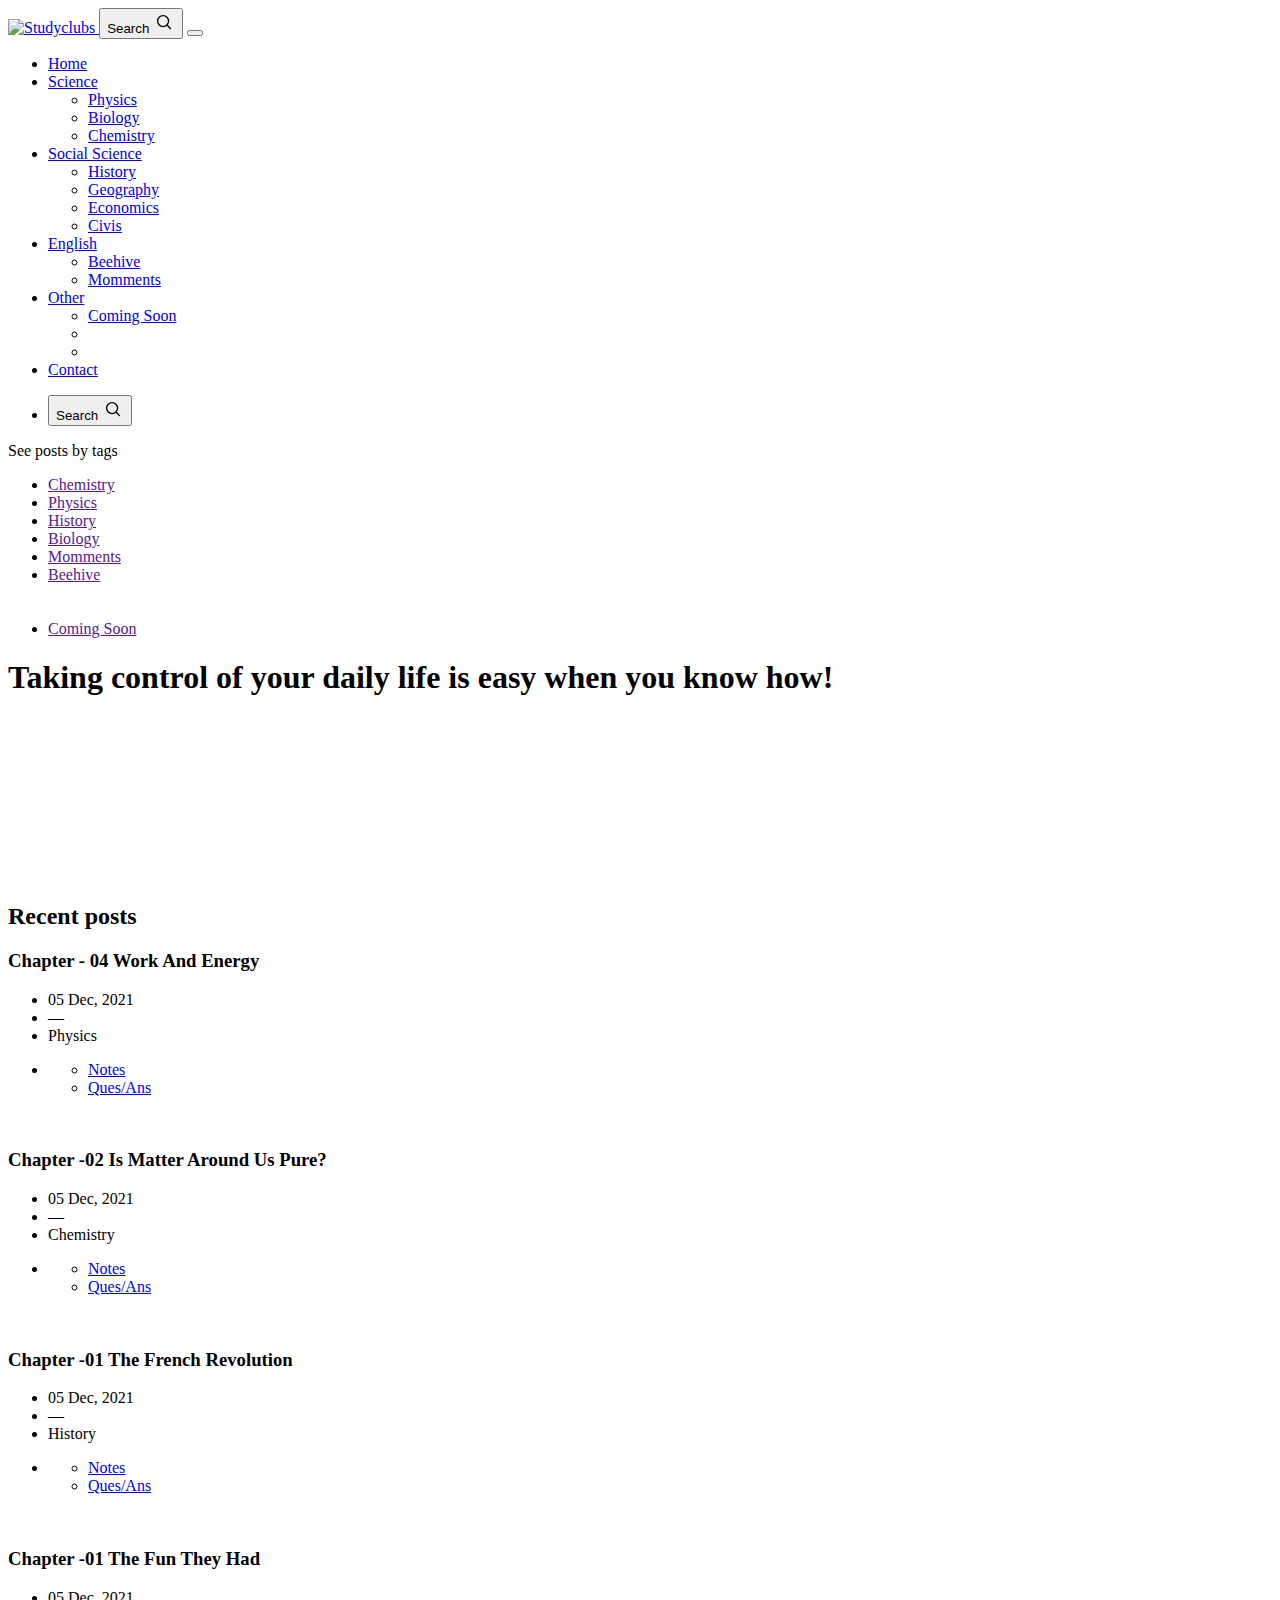
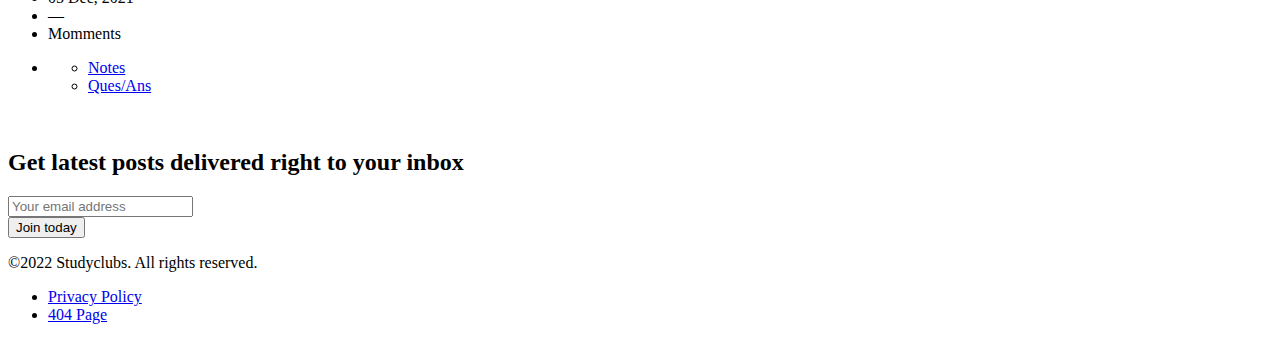
==== index.htm @ fda3253c "Add files via upload" ====
<!DOCTYPE html>
<html lang="en-US">

<head>
    <meta charset="utf-8">
    <title>Studyclubs  |  Home</title>

    <meta name="author" content="Kaushalendra">
    <meta name="viewport" content="width=device-width, initial-scale=1, maximum-scale=5">
    <meta name="description" content="Ncert solution and notes help the student and also question answer">

    <link rel="shortcut icon" href="assets/images/favicon.png" type="image/x-icon">

    <!-- CSS Plugins -->
    <link rel="preconnect" href="https://fonts.googleapis.com">
    <link rel="preconnect" href="https://fonts.gstatic.com" crossorigin>
    <link href="https://fonts.googleapis.com/css2?family=Crete+Round&family=Work+Sans:wght@500;600&display=swap"
        rel="stylesheet">
        
    <link rel="stylesheet" href="https://cdnjs.cloudflare.com/ajax/libs/tabler-icons/1.35.0/iconfont/tabler-icons.min.css" />
    <link rel="stylesheet" href="assets/css/bootstrap.min.css">

    <!-- Main Stylesheet -->
    <link rel="stylesheet" href="assets/css/style.css">
</head>

<body>



	<div class="header-height-fix"></div>
	<header class="header-nav">
  		<div class="container">
    		<div class="row">
      			<div class="col-12">
        			<nav class="navbar navbar-expand-lg navbar-light p-0">
          				<!-- logo -->
          				<a class="navbar-brand font-weight-bold mb-0" href="index.html" title="Qurno">
            				<img class="img-fluid" width="200" height="35" src="assets/images/logo.svg" alt="Studyclubs">
          				</a>

          				<button class="search-toggle d-inline-block d-lg-none ms-auto me-1 me-sm-3" data-toggle="search" aria-label="Search Toggle">
            				<span>Search</span>
            				<svg width="22" height="22" stroke-width="1.5" viewBox="0 0 24 24" fill="none" xmlns="http://www.w3.org/2000/svg"><path d="M15.5 15.5L19 19" stroke="currentColor" stroke-linecap="round" stroke-linejoin="round"/><path d="M5 11C5 14.3137 7.68629 17 11 17C12.6597 17 14.1621 16.3261 15.2483 15.237C16.3308 14.1517 17 12.654 17 11C17 7.68629 14.3137 5 11 5C7.68629 5 5 7.68629 5 11Z" stroke="currentColor" stroke-linecap="round" stroke-linejoin="round"/></svg>
          				</button>

          				<button class="navbar-toggler" type="button" data-bs-toggle="collapse" data-bs-target="#navHeader" aria-controls="navHeader" aria-expanded="false" aria-label="Toggle navigation">
            				<i class="ti ti-menu d-inline"></i>
            				<i class="ti ti-x d-none"></i>
          				</button>

          				<div class="collapse navbar-collapse" id="navHeader">
            				<ul class="navbar-nav mx-auto">
              					<li class="nav-item active">
                					<a class="nav-link" href="index.html">Home</a>
              					</li>
				              	<li class="nav-item dropdown">
				                	<a class="nav-link dropdown-toggle" href="#" id="navbarDropdown" role="button" data-bs-toggle="dropdown" aria-expanded="false">Science</a>
				                	<ul class="dropdown-menu" aria-labelledby="navbarDropdown">
				                		<li><a class="dropdown-item" href="#">Physics</a></li>
				                		<li><a class="dropdown-item" href="#">Biology</a></li>
				                		<li><a class="dropdown-item" href="#">Chemistry</a></li>
				              		</ul>
				              	</li>
				              	<li class="nav-item dropdown">
					              	<a class="nav-link dropdown-toggle" href="#" id="navbarDropdown" role="button" data-bs-toggle="dropdown" aria-expanded="false">Social Science</a>
					              	<ul class="dropdown-menu" aria-labelledby="navbarDropdown">
					              		<li><a class="dropdown-item" href="#">History</a></li>
					              		<li><a class="dropdown-item" href="#">Geography</a></li>
					              		<li><a class="dropdown-item" href="#">Economics</a></li>
					              		<li><a class="dropdown-item" href="#">Civis</a></li>
					              	</ul>
				              	</li>
				              	<li class="nav-item dropdown">
					              	<a class="nav-link dropdown-toggle" href="#" id="navbarDropdown" role="button" data-bs-toggle="dropdown" aria-expanded="false">English</a>
					              	<ul class="dropdown-menu" aria-labelledby="navbarDropdown">
						              	<li><a class="dropdown-item" href="#">Beehive</a></li>
						              	<li><a class="dropdown-item" href="#">Momments</a></li>
					              	</ul>
				              	</li>
				              	<li class="nav-item dropdown">
				              		<a class="nav-link dropdown-toggle" href="#" id="navbarDropdown" role="button" data-bs-toggle="dropdown" aria-expanded="false">Other</a>
				              		<ul class="dropdown-menu" aria-labelledby="navbarDropdown">
				              			<li><a class="dropdown-item" href="#">Coming Soon</a></li>
				              			<li><a class="dropdown-item" href="#"></a></li>
				             		 	<li><a class="dropdown-item" href="#"></a></li>
				              		</ul>
				              	</li>
				              	<li class="nav-item @@contact">
				              		<a class="nav-link" href="#">Contact</a>
				              	</li>
            				</ul>
            
            				<div class="navbar-right d-none d-lg-inline-block">
              					<ul class="social-links list-unstyled list-inline">
                					<li class="list-inline-item ms-4 d-none d-lg-inline-block">
                  						<button class="search-toggle" data-toggle="search" aria-label="Search Toggle">
                    						<span>Search</span>
                    						<svg width="22" height="22" stroke-width="1.5" viewBox="0 0 24 24" fill="none" xmlns="http://www.w3.org/2000/svg"><path d="M15.5 15.5L19 19" stroke="currentColor" stroke-linecap="round" stroke-linejoin="round"/><path d="M5 11C5 14.3137 7.68629 17 11 17C12.6597 17 14.1621 16.3261 15.2483 15.237C16.3308 14.1517 17 12.654 17 11C17 7.68629 14.3137 5 11 5C7.68629 5 5 7.68629 5 11Z" stroke="currentColor" stroke-linecap="round" stroke-linejoin="round"/></svg>
                  						</button>
                					</li>
              					</ul>
            				</div>
          				</div>
        			</nav>
      			</div>
    		</div>
  		</div>
	</header>




	<div class="search-block">
	  	<div data-toggle="search-close">
	    	<span class="ti ti-x text-primary"></span>
	  	</div>
	
	  	<div class="mt-4 card-meta">
	    	<p class="h4 mb-3">See posts by tags</p>
	    	<ul class="card-meta-tag list-inline">
	      		<li class="list-inline-item me-1 mb-2">
	        		<a class="small" href="">Chemistry</a>
	      		</li>
	      		<li class="list-inline-item me-1 mb-2">
	        		<a class="small" href="">Physics</a>
	      		</li>
	      		<li class="list-inline-item me-1 mb-2">
	        		<a class="small" href="">History</a>
	      		</li>
	      		<li class="list-inline-item me-1 mb-2">
	        		<a class="small" href="">Biology</a>
	      		</li>
	      		<li class="list-inline-item me-1 mb-2">
	        		<a class="small" href="">Momments</a>
	      		</li>
	      		<li class="list-inline-item me-1 mb-2">
	        		<a class="small" href="">Beehive</a>
	      		</li>
	      		<br><br>
	      		<li class="list-inline-item me-1 mb-2">
	      			<a class="small" href="">Coming Soon</a>
	      		</li>
	    	</ul>
	  	</div>
	</div>







	<!-- banner start -->
	<section class="section banner overflow-hidden">
	  	<div class="container">
	    	<div class="row">
	      		<div class="col-lg-9 col-md-11 mx-auto text-center position-relative">
	        		<h1 class="text-dark mb-0">Taking control of your daily life is easy when you know how!</h1>
	        		<svg class="wave text-primary" width="650" viewBox="0 0 484 120" fill="none" xmlns="http://www.w3.org/2000/svg">
	        			
	        		</svg>
	      		</div>
	    	</div>
	  	</div>
	</section>
	<!-- banner end -->



	<!-- blog warpper start -->
	<section>
	  	<div class="container">
	 	   	<div class="row">
	      		<div class="col-12 text-center">
	        		<h2 class="section-title">
	          			<span>Recent posts</span>
	        		</h2>
	      		</div>
	    	</div>
	    	<div class="row gy-5 gx-4 g-xl-5">
	    	
	      		<div class="col-lg-6">
	        		<article class="card post-card h-100 border-2 bg-transparent">
	          			<div class="card-body">
	            			<p class="d-block" title="#">
	              				<h3 class="mb-3 post-title">
	                				Chapter - 04 <span class="topic">Work And Energy</span>
	              				</h3>
	            			</p>
	            			<ul class="card-meta list-inline mb-3">
	            				<li class="list-inline-item mt-2">
	            					<i class="ti ti-calendar-event"></i>
	            					<span>05 Dec, 2021</span>
	            				</li>
	            				<li class="list-inline-item mt-2">—</li>
	            				<li class="list-inline-item mt-2">
	            					<span>Physics</span>
	            				</li>
	            			</ul>
	          			</div>
	        			<div class="card-footer border-top-0 bg-transparent p-0">
	        				<ul class="card-meta list-inline">
			        			<li class="list-inline-item mt-2">
			        				<ul class="card-meta-tag list-inline">
			        					<li class="list-inline-item small"><a href="#">Notes</a></li>
			        					<li class="list-inline-item small"><a href="#">Ques/Ans</a></li>
			        				</ul>
			        			</li>
		        			</ul>
	        			</div>
	        			<br>
	        		</article>
	      		</div>

	      		<div class="col-lg-6">
	        		<article class="card post-card h-100 border-2 bg-transparent">
	          			<div class="card-body">
	            			<p class="d-block" title="#">
	              				<h3 class="mb-3 post-title">
	                				Chapter -02 <span class="topic">Is Matter Around Us Pure?</span>
	              				</h3>
	            			</p>
	            			<ul class="card-meta list-inline mb-3">
	            				<li class="list-inline-item mt-2">
	            					<i class="ti ti-calendar-event"></i>
	            					<span>05 Dec, 2021</span>
	            				</li>
	            				<li class="list-inline-item mt-2">—</li>
	            				<li class="list-inline-item mt-2">
	            					<span>Chemistry</span>
	            				</li>
	            			</ul>
	          			</div>
	        			<div class="card-footer border-top-0 bg-transparent p-0">
	        				<ul class="card-meta list-inline">
			        			<li class="list-inline-item mt-2">
			        				<ul class="card-meta-tag list-inline">
			        					<li class="list-inline-item small"><a href="#">Notes</a></li>
			        					<li class="list-inline-item small"><a href="#">Ques/Ans</a></li>
			        				</ul>
			        			</li>
		        			</ul>
	        			</div>
	        			<br>
	        		</article>
	      		</div>

	      		<div class="col-lg-6">
	        		<article class="card post-card h-100 border-2 bg-transparent">
	          			<div class="card-body">
	            			<p class="d-block" title="#">
	              				<h3 class="mb-3 post-title">
	                				Chapter -01 <span class="topic">The French Revolution</span>
	              				</h3>
	            			</p>
	            			<ul class="card-meta list-inline mb-3">
	            				<li class="list-inline-item mt-2">
	            					<i class="ti ti-calendar-event"></i>
	            					<span>05 Dec, 2021</span>
	            				</li>
	            				<li class="list-inline-item mt-2">—</li>
	            				<li class="list-inline-item mt-2">
	            					<span>History</span>
	            				</li>
	            			</ul>
	          			</div>
	        			<div class="card-footer border-top-0 bg-transparent p-0">
	        				<ul class="card-meta list-inline">
			        			<li class="list-inline-item mt-2">
			        				<ul class="card-meta-tag list-inline">
			        					<li class="list-inline-item small"><a href="#">Notes</a></li>
			        					<li class="list-inline-item small"><a href="#">Ques/Ans</a></li>
			        				</ul>
			        			</li>
		        			</ul>
	        			</div>
	        			<br>
	        		</article>
	      		</div>

	      		<div class="col-lg-6">
	        		<article class="card post-card h-100 border-2 bg-transparent">
	          			<div class="card-body">
	            			<p class="d-block" title="#">
	              				<h3 class="mb-3 post-title">
	                				Chapter -01 <span class="topic">The Fun They Had</span>
	              				</h3>
	            			</p>
	            			<ul class="card-meta list-inline mb-3">
	            				<li class="list-inline-item mt-2">
	            					<i class="ti ti-calendar-event"></i>
	            					<span>05 Dec, 2021</span>
	            				</li>
	            				<li class="list-inline-item mt-2">—</li>
	            				<li class="list-inline-item mt-2">
	            					<span>Momments</span>
	            				</li>
	            			</ul>
	          			</div>
	        			<div class="card-footer border-top-0 bg-transparent p-0">
	        				<ul class="card-meta list-inline">
			        			<li class="list-inline-item mt-2">
			        				<ul class="card-meta-tag list-inline">
			        					<li class="list-inline-item small"><a href="#">Notes</a></li>
			        					<li class="list-inline-item small"><a href="#">Ques/Ans</a></li>
			        				</ul>
			        			</li>
		        			</ul>
	        			</div>
	        			<br>
	        		</article>
	      		</div>
	      	</div>
		</div>
	</section>








	<!-- start of footer -->
	<footer>
	  	<div class="container">
	    	<div class="section">
	      		<div class="row justify-content-center align-items-center">
	        		<div class="col-xl-6 col-lg-8 col-md-10">
	          			<!-- newsletter block -->
	          			<div class="newsletter-block">
	            			<h2 class="section-title text-center mb-4">Get latest posts delivered right to your inbox</h2>
	            			<form action="#" method="post" novalidate>
	              				<div class="input-group flex-column flex-sm-row flex-nowrap flex-sm-nowrap">
	                				<input type="email" name="email" class="form-control required email w-auto text-center text-sm-start" placeholder="Your email address" aria-label="Subscription" required>
	                				<div class="input-group-append d-flex d-sm-inline-block mt-2 mt-sm-0 ms-0 w-auto">
	                  					<button type="submit" name="subscribe" id="mc-embedded-subscribe" class="input-group-text w-100 justify-content-center" aria-label="Subscription Button"><i class="ti ti-user-plus me-2"></i> Join today</button>
	                				</div>
	              				</div>
	            			</form>
	          			</div>
	          			<!-- newsletter block -->
	        		</div>
	      		</div>
	    	</div>
	    	<div class="pb-5">
	      		<div class="row g-2 g-lg-4 align-items-center">
	        		<div class="col-lg-6 text-center text-lg-start">
	          			<p class="mb-0 copyright-text content">&copy;2022 Studyclubs. All rights reserved.</p>
	        		</div>
	        		<div class="col-lg-6 text-center text-lg-end">
	          			<ul class="list-inline footer-menu">
	            			<li class="list-inline-item m-0"><a href="privacy.html">Privacy Policy</a></li>
	            			<li class="list-inline-item m-0"><a href="404-page.html">404 Page</a></li>
	          			</ul>
	        		</div>
	      		</div>
	    	</div>
	  	</div>
	</footer>
	<!-- end of footer -->








    <!-- JS Plugins -->
    <script src="assets/js/jquery.min.js"></script>
    <script src="assets/js/bootstrap.min.js"></script>
    <script src="assets/js/lightense.min.js"></script>

    <!-- Main Script -->
    <script src="assets/js/script.js"></script>


</body>

</html>
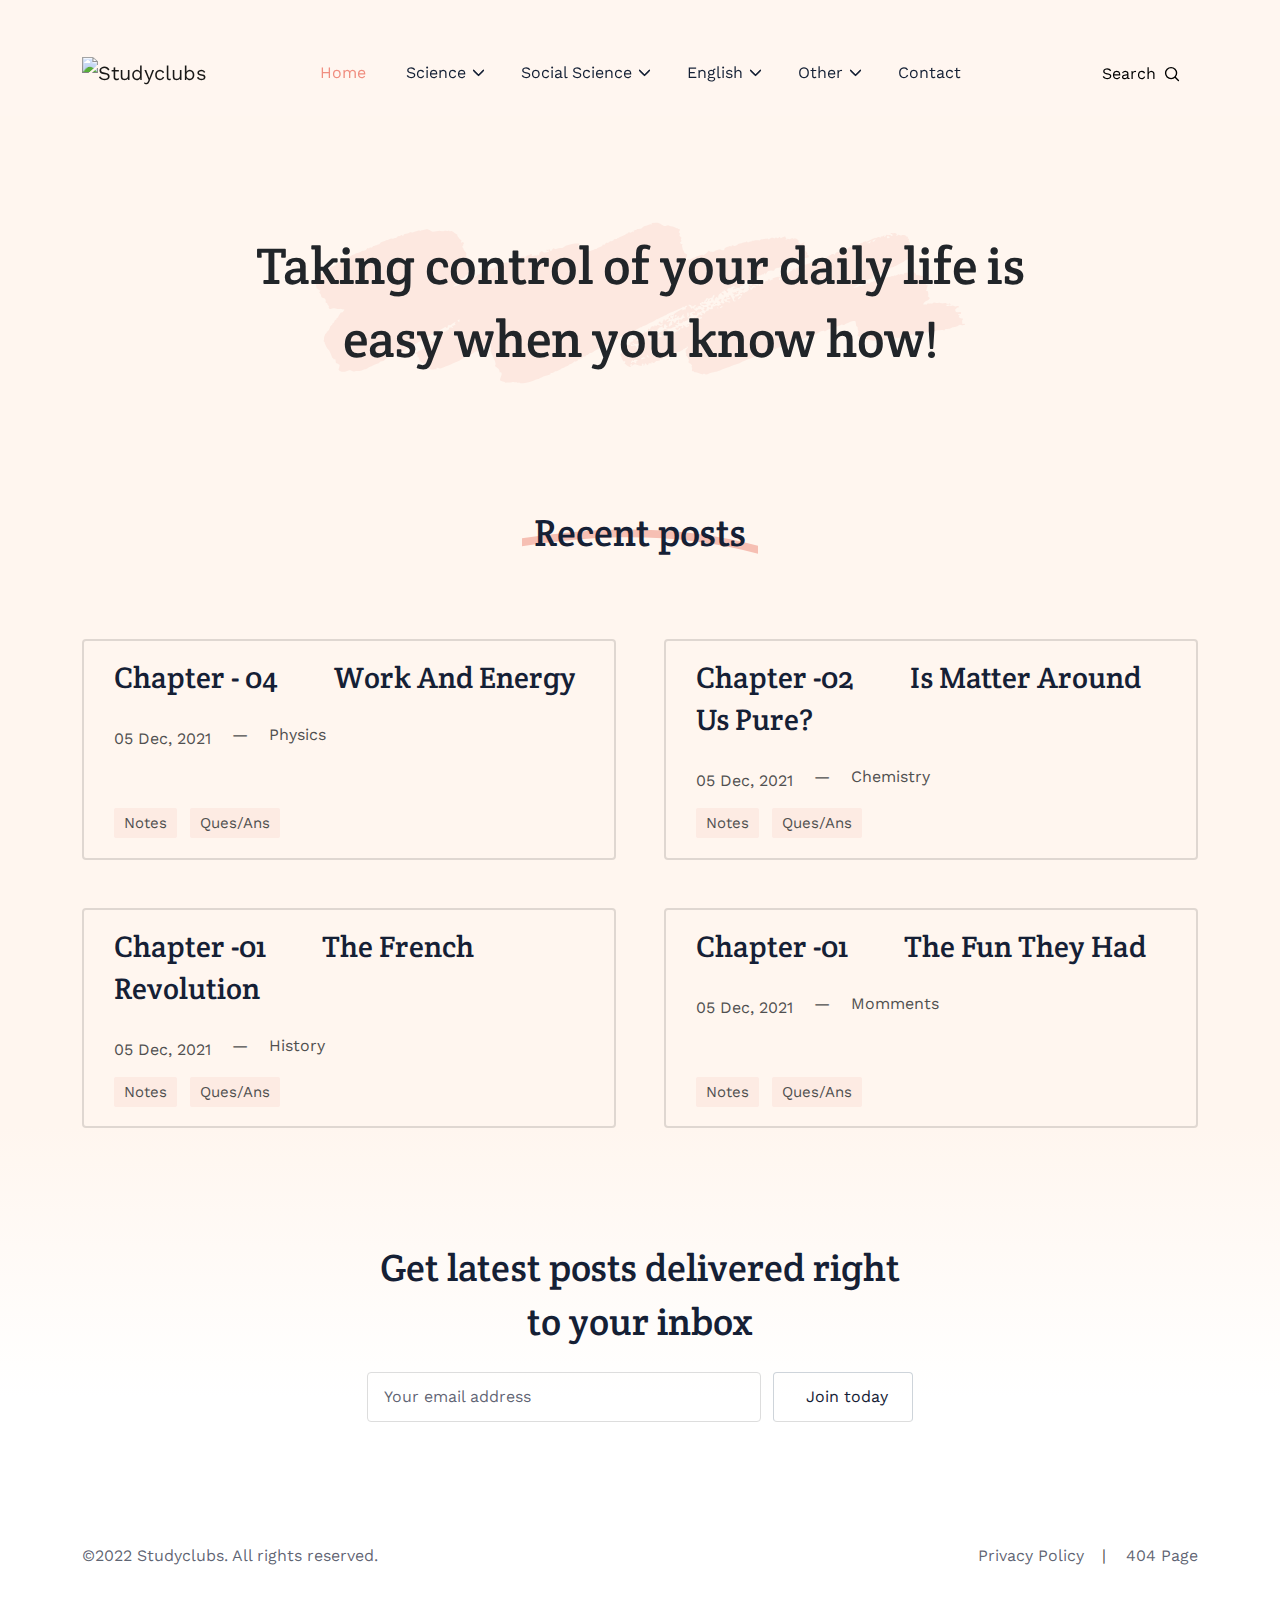
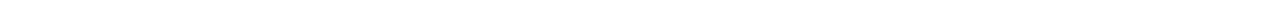
==== commit 6ec5a376: "Add files via upload" ====
--- a/index.htm
+++ b/index.htm
@@ -158,6 +158,20 @@
 	      		<div class="col-lg-9 col-md-11 mx-auto text-center position-relative">
 	        		<h1 class="text-dark mb-0">Taking control of your daily life is easy when you know how!</h1>
 	        		<svg class="wave text-primary" width="650" viewBox="0 0 484 120" fill="none" xmlns="http://www.w3.org/2000/svg">
+	        			<path d="M107.63 72.0468C105.603 73.1066 105.599 73.3928 107.506 74.1933C107.542 73.5314 107.579 72.9277 107.63 72.0468ZM270.799 68.9209C270.568 68.9925 269.908 69.064 269.321 69.0774C269.321 69.0774 269.321 69.0774 268.92 69.0461C268.246 69.0014 268.246 69.0014 268.246 69.0014C267.95 69.4083 267.798 69.8779 267.909 70.0389C268.019 70.1999 268.615 70.4324 268.952 70.1686C269.289 69.9047 269.889 68.0533 270 68.5229C270.111 68.9924 271.025 68.8449 270.799 68.9164V68.9209ZM273.874 62.3964C273.727 63.0537 273.297 63.5993 272.928 63.6127C272.928 63.6127 272.928 63.6127 272.692 63.7379C271.353 64.4624 269.889 64.9945 268.426 65.5267C267.936 65.7056 267.936 65.7056 267.936 65.7056C267.451 65.9873 266.514 66.4479 265.849 66.7341C265.189 67.0203 263.568 67.6956 262.972 67.9237C262.372 68.1562 261.051 69.0774 260.742 69.1356C260.433 69.1937 259.255 70.012 258.253 70.334C257.251 70.656 254.919 72.1183 254.629 72.1139C254.338 72.1094 253.511 72.5924 253.271 72.807C253.026 73.0217 252.052 73.5985 251.752 73.7148C251.452 73.8311 250.279 74.3364 249.831 74.6092C249.383 74.8775 247.665 75.9284 246.922 76.2414C246.179 76.5545 243.847 77.4533 243.496 77.7663C243.496 77.7663 243.496 77.7664 243.269 77.8334C242.388 78.1062 242.388 78.1062 242.388 78.1062C241.603 78.6205 239.973 79.5462 238.758 80.1678C238.758 80.1678 238.758 80.1678 237.664 80.7581C237.151 81.0309 236.648 81.3394 236.089 81.5273C234.981 81.9029 234.981 81.9029 234.981 81.9029C233.882 82.6139 232.755 83.1371 232.478 83.0611C232.201 82.9851 231.43 83.7185 231.204 83.9465C230.973 84.1746 229.939 84.6621 229.574 84.7068C229.205 84.7515 227.838 85.0958 226.988 85.1003C226.988 85.1003 226.988 85.1003 226.956 85.9947C226.947 86.187 226.143 86.4106 225.672 86.5089C225.534 86.5358 225.534 86.5358 225.534 86.5358C225.229 86.5 224.527 86.9159 223.978 87.4615C223.423 88.0115 220.805 88.8835 220.297 89.1653C219.789 89.447 218.769 90.5203 218.69 90.3503C218.612 90.1804 218.312 90.0999 218.141 90.4487C217.97 90.7975 216.747 91.1195 216.765 91.2402C216.783 91.361 216.59 91.5935 216.285 91.4773C216.285 91.4773 216.285 91.4772 215.994 91.4012C215.901 91.3744 215.717 91.4147 215.657 91.4773C215.334 91.7992 215.093 92.3538 214.715 92.4164C214.133 92.5103 214.133 92.5103 214.133 92.5103C213.639 92.7383 212.72 93.1989 212.092 93.5299C211.459 93.8563 208.767 95.3142 207.572 96.1057C207.572 96.1057 207.572 96.1057 206.426 96.781C206.182 96.9241 205.914 97.085 205.628 97.1387C205.24 97.2103 204.783 97.1074 204.432 97.2281C204.233 97.2908 204.247 97.6888 204.053 97.8498C203.827 98.042 203.827 98.042 203.827 98.042C203.494 98.203 203.106 98.4982 202.968 98.686C202.968 98.686 202.968 98.686 202.82 98.6949C202.257 98.7262 202.257 98.7262 202.257 98.7262C201.915 99.0572 201.472 99.5401 201.269 99.804C201.065 100.068 199.786 99.7458 199.366 99.889C199.366 99.889 199.366 99.8889 199.32 100.081C199.154 100.761 199.154 100.761 199.154 100.761C198.447 100.944 197.713 101.244 197.533 101.427C197.353 101.611 196.388 101.852 195.866 101.919C195.866 101.919 195.866 101.919 195.681 102.483C195.497 103.042 195.497 103.042 195.497 103.042C194.772 103.408 194.121 103.695 194.047 103.681C193.978 103.668 193.668 103.52 193.47 103.431C193.276 103.337 192.583 103.999 192.338 104.24C192.094 104.477 190.584 105.273 189.693 105.676C189.693 105.676 189.693 105.676 188.986 106.199C188.261 106.735 188.261 106.735 188.261 106.735C187.222 107.102 186.059 107.675 185.666 108.01C185.278 108.341 183.685 108.632 183.597 108.775C183.514 108.913 182.12 109.812 180.808 110.523C180.808 110.523 180.808 110.523 179.622 110.823C179.252 110.917 178.703 110.845 178.509 111.028C177.913 111.592 177.913 111.592 177.913 111.592C177.142 112.079 176.099 112.231 175.586 111.923C175.586 111.923 175.586 111.923 175.314 112.679C175.194 113.005 175.194 113.005 175.194 113.005C174.695 113.278 174.062 113.569 173.794 113.658C173.522 113.743 171.98 114.177 170.978 114.449C169.976 114.722 167.201 116.225 166.628 116.516C166.628 116.516 166.628 116.516 166.056 116.677C163.816 117.294 163.816 117.294 163.816 117.294C161.466 118.179 158.852 119.065 158.007 119.27C157.162 119.476 154.909 120.062 154.812 119.995C154.72 119.919 154.239 119.887 153.953 119.91C153.671 119.937 152.757 119.883 152.711 119.717C152.669 119.552 152.175 119.029 151.774 119.19C151.372 119.351 150.398 119.467 150.434 119.114C150.467 118.76 149.114 119.239 148.634 119.056C148.153 118.877 146.768 118.649 146.62 118.962C146.62 118.962 146.62 118.962 146.376 119.002C144.972 119.23 144.972 119.23 144.972 119.23C143.388 119.302 142.035 119.342 141.966 119.315C141.897 119.288 141.527 118.993 141.246 118.747C140.964 118.497 139.071 118.421 137.903 117.701C137.903 117.701 137.903 117.701 137.824 116.838C137.815 116.708 138.378 114.941 138.447 114.83C138.581 114.615 138.581 114.615 138.581 114.615C138.706 114.369 138.872 113.873 138.955 113.506C139.034 113.144 139.029 111.994 138.766 111.744C138.503 111.494 137.455 111.646 137.455 111.1C137.455 110.554 136.956 109.061 136.351 108.842C135.742 108.627 134.675 107.16 133.862 106.99C133.862 106.99 133.862 106.99 134.319 106.078C134.546 105.626 134.546 105.626 134.546 105.626C134.444 105.023 134.167 103.882 133.936 103.091C133.705 102.299 132.098 99.0616 131.406 97.4249C131.406 97.4249 131.406 97.4249 130.653 95.976C130.579 95.8374 130.579 95.8374 130.579 95.8374C130.722 95.6138 130.926 94.9117 131.032 94.2811C131.138 93.6506 130.575 91.9692 130.57 91.8976C130.565 91.8261 130.695 91.5488 130.852 91.285C131.013 91.0211 131.083 90.1133 130.672 89.9792C130.261 89.845 129.259 91.0658 128.548 91.446C127.836 91.8261 124.733 93.5299 123.191 94.3348C121.644 95.1442 117.465 97.6172 117.082 97.7648C116.704 97.9079 114.843 98.7844 113.735 99.3121C112.622 99.8353 109.528 101.722 108.928 101.986C108.327 102.255 106.402 103.431 105.769 103.672C105.137 103.918 103.202 104.719 102.879 104.884C102.56 105.054 101.175 105.734 100.519 106.033C99.8636 106.329 97.4163 107.151 96.6867 107.415C95.9618 107.675 93.713 108.533 93.2836 108.703C92.8496 108.873 90.7163 108.323 90.5454 108.265C90.3746 108.207 89.8851 108.403 90.1299 108.484C90.3792 108.564 90.8317 108.994 90.5039 109.231C90.5039 109.231 90.5039 109.231 90.3792 109.249C89.4511 109.396 89.4511 109.396 89.4511 109.396C88.4121 109.495 87.4332 109.557 87.2855 109.535C87.1331 109.513 86.1311 109.262 85.3877 109.061C84.6443 108.86 82.5941 108.269 82.6864 107.496C82.6864 107.496 82.6864 107.496 81.7214 106.981C81.1303 106.664 81.1303 106.664 81.1303 106.664C80.6917 105.98 80.5162 105.483 80.7425 105.555C80.9687 105.626 81.7306 105.68 81.7537 105.456C81.7768 105.233 81.6613 104.66 81.4489 104.678C81.4489 104.678 81.449 104.678 81.3751 104.732C80.8764 105.09 80.8764 105.09 80.8764 105.09C80.3223 104.915 79.2603 104.227 78.5168 103.556C78.5168 103.556 78.5168 103.556 77.9904 102.876C77.7965 102.626 77.7965 102.626 77.7965 102.626C77.9396 102.179 77.815 101.745 77.5241 101.655C77.2332 101.57 77.6811 100.917 77.6811 100.846C77.6811 100.779 77.0254 100.39 76.2589 99.9873C76.2589 99.9873 76.2589 99.9873 76.3651 99.2092C76.4343 98.7218 76.2589 98.3417 75.7648 98.0286C75.4 97.7961 75.4 97.7961 75.4 97.7961C74.9198 97.3892 74.9475 96.9777 75.4693 96.8749C75.9911 96.7765 77.1639 96.0967 77.3717 95.824C77.5795 95.5467 78.443 95.0414 78.9924 95.1263C78.9924 95.1263 78.9924 95.1264 79.2833 94.9922C79.7636 94.7686 80.096 94.3527 80.5393 94.062C80.8302 93.8742 80.8302 93.8742 80.8302 93.8742C81.2227 93.7445 82.3078 93.5164 83.2359 93.3644C83.2359 93.3644 83.2359 93.3644 83.3006 92.1301C83.3098 91.8842 83.3098 91.8842 83.3098 91.8842C83.3052 91.6382 83.5591 91.5667 83.8731 91.7187C84.1871 91.8708 85.0552 91.4325 84.949 90.7573C84.949 90.7573 84.949 90.7573 86.1588 90.7617C86.362 90.7662 86.6252 90.4264 86.7452 90.2028C86.8006 90.091 86.8006 90.091 86.8006 90.091C86.639 89.8942 86.4312 89.7869 86.3343 89.854C86.2419 89.921 85.7848 89.845 85.9372 89.2502C85.9372 89.2502 85.9372 89.2502 86.1219 88.888C86.2096 88.7136 86.3943 88.5079 86.8283 88.7449C87.1423 88.9148 87.1423 88.9148 87.1423 88.9148C87.6641 88.8612 88.7815 88.414 89.6312 87.9176C89.6312 87.9176 89.6312 87.9176 89.5988 87.0858C89.5896 86.9204 89.5896 86.9204 89.5896 86.9204C89.5988 86.7326 89.7374 86.4911 89.9082 86.3793C90.0791 86.2675 90.6193 86.1288 90.6424 86.3837C90.6424 86.3837 90.6424 86.3837 90.7486 86.6342C90.8086 86.7728 91.021 86.9561 91.1826 86.9651C91.3535 86.974 91.6813 86.8265 91.7044 86.7147C91.806 86.1423 91.806 86.1423 91.806 86.1423C92.2631 85.6683 92.6695 85.1719 92.711 85.0466C92.711 85.0466 92.711 85.0466 92.711 84.9259C92.7157 84.358 92.7157 84.358 92.7157 84.358C93.3621 84.0539 94.0409 83.7453 94.221 83.6648C94.4057 83.5888 95.1075 83.4815 95.3615 83.477C95.6155 83.4681 95.5231 82.9404 95.3661 82.8509C95.2137 82.7615 94.6365 82.037 95.066 81.7508C95.4954 81.4646 97.1716 81.5496 97.3239 81.2232C97.4763 80.8967 98.8754 80.3332 99.2171 80.0157C99.2171 80.0157 99.2171 80.0157 99.6142 79.7966C100.113 79.5238 100.191 79.2644 99.6742 78.938C99.6419 78.9201 99.882 78.4819 100.085 78.4148C100.649 78.2359 100.649 78.2359 100.649 78.2359C101.378 78.1017 102.02 78.1733 102.075 78.3924C102.131 78.6115 102.523 78.6697 102.819 78.0347C102.819 78.0347 102.819 78.0347 102.209 77.422C101.895 77.109 101.895 77.109 101.895 77.109C102.389 77.1403 103.47 76.8317 104.292 76.4248C104.292 76.4248 104.292 76.4248 104.56 75.7495C104.62 75.5885 104.62 75.5885 104.62 75.5885C104.176 75.2889 104.001 74.9491 104.232 74.8238C104.463 74.6986 104.961 74.1709 104.601 74.0457C104.601 74.0457 104.601 74.0457 104.476 74.1083C103.691 74.5197 103.691 74.5197 103.691 74.5197C102.851 74.9893 101.946 75.6377 101.674 75.9508C101.401 76.2683 100.256 76.6707 100.196 76.5366C100.136 76.4024 99.7574 76.1296 99.5588 76.3756C99.3603 76.6171 98.8154 77.1403 98.723 77.0777C98.6307 77.0151 98.663 77.2655 99.0001 77.7619C99.3372 78.2627 97.3239 78.6563 97.4024 78.4684C97.4855 78.2806 97.6518 77.6769 97.5317 77.6948C97.4117 77.7082 96.0864 78.3656 94.6966 79.0945C93.3067 79.8234 88.5461 82.4619 87.1793 83.2981C87.1793 83.2981 87.1793 83.2981 85.854 83.96C84.6674 84.5503 84.6674 84.5503 84.6674 84.5503C83.4483 85.2837 81.6198 86.2943 80.5993 86.7907C80.5993 86.7907 80.5993 86.7907 79.8513 87.4928C79.094 88.1993 79.094 88.1993 79.094 88.1993C78.0043 88.8031 76.6421 89.5141 76.0649 89.769C75.4924 90.0239 73.6731 91.1553 72.9527 91.4594C72.2278 91.7635 69.2818 93.5164 67.7488 94.3661C67.7488 94.3661 67.7488 94.3661 66.3774 95.1442C65.7217 95.5154 65.7217 95.5154 65.7217 95.5154C65.0199 95.654 63.9717 96.3025 63.3853 96.9554C63.3853 96.9554 63.3853 96.9554 62.8773 96.9419C61.312 96.9062 61.312 96.9062 61.312 96.9062C60.2269 97.6709 58.6985 98.5161 57.9181 98.7844C57.1378 99.0572 54.9306 100.519 54.2426 100.663C53.5546 100.806 52.0308 102.371 51.4629 102.742C50.8995 103.118 48.7016 103.511 48.3876 103.659C48.3876 103.659 48.3876 103.659 48.2445 103.864C47.7042 104.647 47.7042 104.647 47.7042 104.647C46.6653 105.018 45.2708 105.501 44.6059 105.725C43.9409 105.948 42.0062 107.08 41.5167 107.344C41.5167 107.344 41.5167 107.344 41.0458 107.558C40.7826 107.679 40.4501 107.71 40.21 107.849C39.4435 108.292 38.7786 108.985 37.9382 109.159C37.0886 109.338 37.0886 109.338 37.0886 109.338C36.2759 109.665 34.8814 110.183 33.9902 110.492C33.099 110.805 30.4163 110.501 30.2177 110.644C30.0192 110.791 29.1326 111.078 28.7401 110.917C28.3476 110.751 26.8746 110.255 26.3436 110.009C25.8126 109.758 23.6424 110.917 22.3726 111.176C22.3726 111.176 22.3726 111.176 21.1351 111.23C20.1008 111.274 20.1008 111.274 20.1008 111.274C19.1449 111.002 17.9998 110.255 17.5657 109.62C17.5657 109.62 17.5657 109.62 17.695 109.177C17.9167 108.403 17.9167 108.403 17.9167 108.403C18.1568 107.554 18.3738 106.534 18.3969 106.141C18.4246 105.743 17.0486 105.242 16.9101 105.166C16.7715 105.09 16.1389 104.821 15.8526 104.678C15.5664 104.531 15.3863 103.511 15.3909 103.162C15.3955 102.814 15.2662 101.888 15.1092 101.807C15.1092 101.807 15.1092 101.807 15.0538 101.816C14.5551 101.915 14.5551 101.915 14.5551 101.915C14.0103 102.031 13.6917 101.852 13.8486 101.512C13.8486 101.512 13.8486 101.512 13.373 101.128C12.8744 100.725 12.8744 100.725 12.8744 100.725C12.6481 100.05 11.9509 98.3193 11.3275 96.8704C11.3275 96.8704 11.3275 96.8704 10.6764 95.5825C10.4502 95.1398 10.4502 95.1398 10.4502 95.1398C9.99303 94.7239 9.3789 94.0844 9.08338 93.7088C8.78786 93.3331 7.99827 91.8932 7.8736 91.3655C7.8736 91.3655 7.8736 91.3655 7.70737 90.8914C7.56422 90.4845 7.12094 90.1983 7.21329 89.6661C7.27794 89.2905 7.27794 89.2905 7.27794 89.2905C6.91315 88.8299 6.53452 88.3425 6.44217 88.2038C6.44217 88.2038 6.44217 88.2038 6.48373 88.1144C6.71922 87.618 6.71922 87.618 6.71922 87.618C6.75154 87.0411 6.75154 86.3077 6.7146 85.9902C6.68228 85.6727 7.29179 84.197 7.6381 83.0745C7.6381 83.0745 7.6381 83.0745 8.64934 82.3009C8.83404 82.1623 8.58007 81.6793 8.76478 81.5138C9.04644 81.2544 9.04644 81.2544 9.04644 81.2544C9.53128 81.0845 9.85912 80.8833 9.77139 80.8073C9.68366 80.7312 9.7206 80.5121 10.0438 80.4808C10.367 80.454 10.6441 79.3718 10.8657 78.9604C11.0874 78.549 11.3875 77.8334 11.1613 77.5025C11.1613 77.5025 11.1613 77.5025 11.6276 77.27C11.9093 77.1269 11.9093 77.1269 11.9093 77.1269C11.9647 76.8988 12.1356 76.626 12.2879 76.5276C12.2879 76.5276 12.2879 76.5276 12.4311 76.4427C12.9436 76.1386 12.9436 76.1386 12.9436 76.1386C12.6389 75.7406 12.8467 75.2755 13.4054 75.1056C13.9687 74.9356 14.4905 73.5583 14.6567 73.1603C14.8229 72.7667 16.0189 72.1004 16.4252 71.9708C16.4252 71.9708 16.4252 71.9708 15.9311 71.5772C15.8388 71.5012 15.9773 71.0853 16.0327 71.0853C17.1086 71.0361 17.1086 71.0361 17.1086 71.0361C17.2564 70.3474 17.6858 69.3949 18.0598 68.9254C18.4338 68.4514 19.168 67.0114 19.3666 67.083C19.5651 67.159 20.3409 67.0293 20.738 66.6715C21.1305 66.3138 22.1047 65.1645 21.8739 65.0393C21.6476 64.9096 20.8026 64.5787 20.7149 64.7039C20.6225 64.8291 20.0638 64.9632 19.8468 64.4847C19.8468 64.4847 19.8468 64.4848 19.5882 64.3864C19.2557 64.2567 19.2557 64.2567 19.2557 64.2567C18.7709 64.3059 17.9952 64.4043 17.5427 64.4803C17.0855 64.5518 15.4602 63.9258 14.6752 63.881C13.8902 63.8363 11.5076 64.4043 11.1197 64.5026C10.7272 64.6055 9.69751 63.407 10.5379 62.3919C10.5379 62.3919 10.5379 62.3919 9.48049 61.256C9.24961 61.0145 9.24961 61.0146 9.24961 61.0146C9.35582 60.5316 9.24038 60.1157 8.99103 60.0933C8.74169 60.0665 8.10909 59.9636 8.06291 59.9055C8.01674 59.8474 7.96595 59.4807 7.96133 59.2302C7.95671 58.9798 7.99365 58.0899 8.03059 57.8126C8.06291 57.5309 7.13941 56.9048 7.14865 56.5202C7.14865 56.5202 7.14865 56.5203 6.92239 56.3727C6.60378 56.158 6.04506 56.1849 5.61563 56.0552C5.26009 55.9523 5.26009 55.9523 5.26009 55.9523C4.83066 55.7466 4.50743 55.0311 4.54437 54.3514C4.5767 53.6716 3.16836 52.102 3.1268 51.9902C3.1268 51.9902 3.1268 51.9902 3.18221 51.9365C4.18882 50.8856 4.18882 50.8856 4.18882 50.8856C3.10371 50.3803 1.72769 49.5396 1.12742 49.0164C1.12742 49.0164 1.12742 49.0164 1.04892 48.3903C0.951953 47.6301 0.951953 47.6301 0.951953 47.6301C0.988893 46.7536 0.887308 46.0828 0.71646 46.1365C0.55023 46.1946 0.153124 46.0604 0.116184 45.7385C0.116184 45.7385 0.116184 45.7385 0.245474 45.6848C0.647197 45.5193 1.82004 45.5417 0.300884 45.2242C0.231622 45.2108 0.130037 45.1482 0.125419 45.1035C-0.0454287 43.9765 -0.170101 42.8407 0.651815 41.8255C0.82728 41.6109 1.25209 41.5349 1.50605 41.3515C1.81081 41.1234 2.35106 40.6986 2.28641 40.6271C1.57532 39.8042 2.82204 40.3498 2.90516 40.0547C3.0206 39.6522 3.18683 39.2005 3.51929 38.9009C4.13341 38.3553 4.86298 37.8858 5.59255 37.4341C6.04045 37.1568 6.04044 37.1568 6.04044 37.1568C6.29441 36.7544 7.16712 35.7169 7.98442 34.8583C7.98442 34.8583 7.98442 34.8583 9.47125 35.064C9.59593 35.0819 9.59593 35.0819 9.59593 35.0819C9.78063 34.8985 10.1362 34.5184 10.3855 34.2412C10.6349 33.9639 11.5676 33.5212 11.7107 33.2171C11.8493 32.9175 13.2715 32.9219 13.7286 32.667C14.1857 32.4121 14.8968 31.5625 15.3678 31.9471C15.3678 31.9471 15.3678 31.9471 15.848 31.3523C15.8804 31.3121 15.8804 31.312 15.8804 31.312C15.5248 31.0348 15.5525 30.8112 15.9404 30.8112C16.3329 30.8112 17.1594 30.525 17.0671 30.1762C17.0671 30.1762 17.067 30.1762 17.1686 29.9884C17.4595 29.4741 17.4595 29.4741 17.4595 29.4741C18.1014 29.5054 18.6601 29.3444 18.697 29.1119C18.7294 28.8793 19.4174 28.3651 19.8699 28.1415C20.3224 27.9179 21.9708 27.6093 22.488 27.4796C23.0052 27.3454 23.9795 26.4824 24.2288 26.4242C24.4781 26.3706 25.2908 26.2901 25.2816 25.9368C25.2816 25.9368 25.2816 25.9368 25.3093 25.6908C25.3232 25.579 25.3232 25.579 25.3232 25.579C25.4201 25.4628 26.2374 25.3197 27.1425 25.2615C27.1425 25.2615 27.1425 25.2616 27.1425 25.1811C27.1471 24.3672 27.1471 24.3672 27.1471 24.3672C27.9597 24.233 29.1234 23.8171 29.7283 23.4459C29.7283 23.4459 29.7283 23.446 30.3147 23.1419C30.6795 22.9585 30.6795 22.9585 30.6795 22.9585C31.1735 22.9674 31.917 22.793 32.3325 22.5784C32.3325 22.5784 32.3325 22.5784 32.7389 22.404C33.2099 22.2027 33.7039 22.0283 34.1611 21.8092C34.5628 21.6169 34.8999 21.3441 35.3154 21.1697C35.5786 21.0624 35.9203 21.0714 36.2297 21.0311C37.144 20.9193 37.9751 20.7673 38.3676 19.9489C38.5292 19.6135 38.9956 19.3362 39.4065 19.135C39.5728 19.05 39.8221 19.6537 40.2839 19.211C40.6533 18.8577 40.6533 18.8578 40.6533 18.8578C41.1797 18.5537 41.9831 18.5358 42.4402 18.8086C42.4402 18.8086 42.4402 18.8086 42.805 18.2943C42.9112 18.1467 43.0359 18.0081 43.1421 17.8605C43.2206 17.7577 43.2206 17.7577 43.2206 17.7577C43.2945 17.6369 43.6916 17.5296 44.0979 17.5117C44.5043 17.4938 45.5386 16.8946 45.8572 16.9661C46.1804 17.0422 46.8869 16.434 47.2101 16.5234C47.2101 16.5234 47.2101 16.5234 47.5195 16.349C47.6349 16.2819 47.8935 16.3222 47.9536 16.2461C48.9509 14.9314 48.9509 14.9314 48.9509 14.9314C50.7887 14.2382 52.4787 13.563 52.705 13.4378C52.9312 13.3081 53.9979 13.08 54.5981 12.8743C55.1984 12.6686 56.5744 11.7742 56.8376 11.9129C57.0962 12.047 58.029 12.3422 58.4815 11.8816C58.4815 11.8816 58.4815 11.8816 59.031 11.6982C59.5712 11.5193 59.5712 11.5193 59.5712 11.5193C60.3654 11.5954 60.9103 11.5149 60.7856 11.336C60.6609 11.1571 60.8041 10.6026 61.4598 10.5937C61.4598 10.5937 61.4598 10.5936 61.7645 10.4058C62.1755 10.1464 62.1755 10.1465 62.1755 10.1465C62.4433 10.3119 63.2283 10.1465 63.9163 9.77976C63.9163 9.77976 63.9163 9.77975 64.5489 9.45777C64.7428 9.35939 64.7428 9.3594 64.7428 9.3594C65.0937 9.41754 65.2507 9.58301 65.0937 9.73058C65.0937 9.73058 65.0937 9.73056 64.9921 9.88261C64.9783 9.90497 65.1999 10.0883 65.2923 10.0839C65.5093 10.0615 65.5093 10.0615 65.5093 10.0615C65.7263 9.97653 66.0357 9.45779 66.2019 8.91669C66.2019 8.91669 66.2019 8.91667 66.95 8.70202C68.2383 8.33085 69.739 8.31744 70.7179 7.37387C70.7825 7.31126 71.0365 7.3515 71.1981 7.36492C71.7568 7.42305 71.7568 7.42305 71.7568 7.42305C72.3709 7.4946 73.0682 7.43648 73.3175 7.29785C73.5622 7.15475 74.7351 6.7791 75.3631 6.61364C75.9864 6.4437 77.5056 5.83106 77.7319 5.98311C77.9581 6.13068 78.6646 6.45264 78.6923 6.29612C78.72 6.13513 79.3849 5.94285 79.9852 5.91154C80.5855 5.88024 82.4787 5.31231 82.9866 5.16474C83.4899 5.02164 84.7643 5.6969 84.9213 5.67454C85.0783 5.65666 86.2142 6.20223 87.0638 6.70756C87.9135 7.21288 91.5336 6.3811 92.6279 6.13961C92.6279 6.13961 92.6279 6.13961 93.7869 6.39004C94.6689 6.58233 94.6689 6.58233 94.6689 6.58233C95.7909 6.36768 96.9453 6.16196 97.2362 6.12619C97.5317 6.09488 98.5753 6.43029 98.8662 6.30507C99.1525 6.17986 99.9513 6.10832 99.9559 6.45713C99.9605 6.80147 101.267 6.38557 101.48 6.33638C101.48 6.33638 101.48 6.33638 101.604 6.39452C102.426 6.76121 102.426 6.76122 102.426 6.76122C103.197 7.28443 104.126 7.96864 104.486 8.27721C104.85 8.59024 106.088 9.09109 105.973 9.19842C105.857 9.30575 105.922 9.94522 106.305 10.4461C106.305 10.4461 106.305 10.4461 106.628 10.9156C107.302 11.9173 107.302 11.9173 107.302 11.9173C108.535 12.7402 109.329 13.5809 109.075 13.7821C108.817 13.9834 108.415 14.7257 108.798 14.9448C108.798 14.9448 108.798 14.9448 109.182 15.0343C109.279 15.0566 109.279 15.0566 109.279 15.0566C109.56 14.6899 110.142 14.6452 110.572 14.9582C110.572 14.9582 110.572 14.9582 110.904 15.2847C111.019 15.3965 110.941 15.6245 110.959 15.8034C111.001 16.1791 109.68 15.6201 110.327 16.3445C110.747 16.8141 110.341 16.9974 110.073 17.306C109.819 17.5967 109.819 17.5967 109.819 17.5967C109.63 18.0573 109.768 18.6252 110.128 18.8622C110.488 19.0992 110.65 20.244 110.747 20.3871C110.844 20.5302 111.851 21.8629 112.733 23.0301C112.733 23.0301 112.733 23.0301 112.52 24.3582C112.405 25.0827 112.474 25.7624 113.388 26.2319C113.679 26.3795 113.679 26.3795 113.679 26.3795C113.841 26.7194 114.072 27.2292 114.196 27.5065C114.321 27.7882 115.72 28.1772 116.205 28.3114C116.205 28.3114 116.205 28.3114 116.279 28.5216C116.505 29.1655 116.842 29.1834 117.442 28.8391C117.512 28.7988 117.743 28.8838 117.858 28.9554C118.052 29.0761 118.052 29.0761 118.052 29.0761C118.301 29.2818 118.343 29.5188 118.149 29.5993C117.955 29.6798 117.618 30.1941 117.835 30.5652C117.835 30.5652 117.835 30.5652 117.955 30.8112C118.093 31.0929 118.093 31.0929 118.093 31.0929C118.223 31.406 118.357 31.7682 118.398 31.8979C118.44 32.0231 117.932 33.1634 117.387 34.3619C117.387 34.3619 117.387 34.3619 116.168 35.1981C115.549 35.6185 115.549 35.6185 115.549 35.6185C115.263 36.4503 114.884 37.3626 114.709 37.6398C114.533 37.9171 113.148 38.9277 112.654 39.5449C112.654 39.5449 112.654 39.5449 112.04 39.7058C111.001 39.9742 112.128 40.2291 111.911 40.4169C111.634 40.6539 111.343 40.8954 111.033 41.1056C110.258 41.6377 110.258 41.6377 110.258 41.6377C109.399 42.2235 108.475 42.9659 108.207 43.2879C107.935 43.6098 106.818 44.3969 106.928 44.7144C107.039 45.0319 105.414 45.5596 104.818 45.971C104.818 45.971 104.818 45.971 104.324 46.3914C103.77 46.8609 103.77 46.8609 103.77 46.8609C102.92 47.5138 102.611 47.9968 103.073 47.9342C103.534 47.8716 105.474 47.0129 106.956 46.3735C106.956 46.3735 106.956 46.3735 108.424 45.9978C109.232 45.7921 109.232 45.7921 109.232 45.7921C109.186 45.1974 109.177 44.6071 109.219 44.4818C109.219 44.4818 109.219 44.4818 109.306 44.455C109.45 44.4148 109.722 44.3969 109.773 44.4595C109.939 44.6607 109.939 44.6607 109.939 44.6607C110.101 45.0095 110.479 45.0319 110.779 44.7099C110.779 44.7099 110.779 44.7099 111.024 44.455C111.149 44.3209 111.301 44.066 111.407 44.0749C112.626 44.2046 112.626 44.2046 112.626 44.2046C113.236 43.4846 113.938 42.6305 114.192 42.2995C114.446 41.9686 116.297 41.7808 116.976 41.4052C116.976 41.4052 116.976 41.4052 117.77 41.3023C118.126 41.2576 118.472 41.0474 118.754 40.8551C118.814 40.8149 118.814 40.8149 118.814 40.8149C118.634 40.5466 118.666 40.3319 118.888 40.3408C119.109 40.3453 119.922 40.2335 120.084 40.0681C120.245 39.9071 120.892 39.1156 121.086 38.7578C121.086 38.7578 121.086 38.7578 121.852 38.9188C122.226 38.9948 122.933 38.4358 123.302 38.0512C123.621 37.7203 123.621 37.7203 123.621 37.7203C124.05 37.4788 124.489 37.2552 124.595 37.2239C124.697 37.1926 125.181 37.1658 125.565 37.0942C125.948 37.0271 127.204 36.4235 127.638 36.0255C127.638 36.0255 127.638 36.0255 127.924 35.6051C128.224 35.1579 128.723 36.3609 128.848 35.5201C128.982 34.6392 129.503 35.5693 129.674 35.3904C130.044 35.0148 130.044 35.0148 130.044 35.0148C130.325 35.2473 130.612 35.1758 130.681 34.8538C130.681 34.8538 130.681 34.8538 130.866 34.6168C130.995 34.4558 130.995 34.4558 130.995 34.4558C131.318 34.3798 132.057 34.2725 132.639 34.2233C133.216 34.1741 134.624 33.1768 134.998 32.7967C134.998 32.7967 134.998 32.7967 135.405 32.5016C135.488 32.439 135.488 32.439 135.488 32.439C135.871 32.5865 136.213 32.5463 136.254 32.3585C136.291 32.1662 136.596 31.4909 136.757 31.7279C136.914 31.9649 137.482 32.2377 137.824 32.032C138.166 31.8263 138.771 31.4328 138.877 31.0348C138.877 31.0348 138.877 31.0348 139.593 31.0884C140.077 31.1242 140.077 31.1242 140.077 31.1242C140.618 30.8783 141.273 30.3819 141.532 30.0197C141.532 30.0197 141.532 30.0197 142.114 29.8721C142.405 29.7961 142.539 29.5814 142.843 29.8631C142.963 29.9749 142.963 29.9749 142.963 29.9749C143.259 29.9839 143.859 29.6798 144.298 29.2952C144.298 29.2952 144.298 29.2952 145 29.1521C145.637 29.0224 145.637 29.0224 145.637 29.0224C146.233 28.5797 147.387 27.976 148.2 27.6853C149.012 27.3946 151.921 26.8178 152.748 26.6791C152.748 26.6791 152.748 26.6791 153.348 26.1693C153.995 25.6148 153.995 25.6148 153.995 25.6148C155.015 25.4359 155.989 25.588 156.165 25.9547C156.34 26.3214 156.844 27.2605 156.908 27.2426C156.973 27.2247 157.098 27.0145 157.038 26.7999C156.982 26.5897 156.742 25.7713 156.691 25.4494C156.691 25.4494 156.691 25.4494 157.79 24.8546C158.695 24.3627 160.15 24.64 160.602 23.5891C160.621 23.5443 160.99 23.5175 161.082 23.5846C161.891 24.148 161.775 24.5326 160.69 25.0514C160.658 25.0648 160.658 25.0648 160.658 25.0648C160.658 25.1319 161.53 25.0648 162.597 24.9262C162.597 24.9262 162.597 24.9261 163.073 24.7696C163.567 24.6086 164.158 24.5058 164.67 24.5639C165.525 24.6623 165.525 24.6623 165.525 24.6623C165.691 24.1301 165.945 23.8439 166.083 24.0273C166.222 24.2151 166.79 24.7473 166.873 24.555C166.951 24.3627 167.034 23.4191 167.053 22.6678C167.053 22.6678 167.053 22.6678 168.507 21.6169C168.752 21.4425 168.752 21.4425 168.752 21.4425C169.001 21.2368 169.315 21.371 169.449 21.7421C169.588 22.1088 170.775 22.7841 171.449 22.4532C172.123 22.1222 174.316 21.8539 174.316 21.6035C174.316 21.3531 174.145 20.6331 173.938 20.9685C173.73 21.2994 172.566 21.2368 172.474 21.0624C172.474 21.0624 172.474 21.0624 172.497 20.8969C172.534 20.6376 172.192 19.9444 173.166 20.4989C173.323 20.5884 173.323 20.5884 173.323 20.5884C174.113 20.0741 174.833 19.9355 174.93 20.2753C174.93 20.2753 174.93 20.2753 174.953 20.4989C174.981 20.7538 174.981 20.7538 174.981 20.7538C174.972 21.0714 175.147 21.3397 175.374 21.3397C175.6 21.3397 176.343 20.9998 176.5 20.5839C176.657 20.168 177.433 19.0009 177.729 19.3049C178.029 19.6046 179.174 20.1412 179.589 19.7968C179.589 19.7968 179.589 19.7969 179.987 19.6225C180.513 19.3944 180.513 19.3944 180.513 19.3944C181.15 19.2289 182.064 19.0411 182.54 18.974C182.54 18.974 182.54 18.974 183.006 19.059C183.657 19.1797 184.272 19.0411 184.779 18.6789C184.978 18.5402 185.172 18.3927 185.371 18.2451L186.811 17.3507C187.093 17.2568 187.093 17.2568 187.093 17.2568C187.398 17.1539 188.377 16.8812 189.263 16.6531C190.15 16.425 192.648 15.8347 193.336 15.7498C194.028 15.6693 196.134 15.6022 196.462 15.6693C196.794 15.7319 196.864 16.5905 196.323 16.7873C195.778 16.9795 195.469 18.263 195.741 18.0796C196.014 17.8963 196.997 17.8739 197.496 18.3256C197.496 18.3256 197.496 18.3256 198.004 18.6386C198.466 18.9204 198.466 18.9204 198.466 18.9204C199.131 19.0814 200.133 19.542 200.691 19.9489C200.691 19.9489 200.691 19.9489 199.768 20.4587C199.583 20.5571 199.583 20.5571 199.583 20.5571C199.671 21.2547 199.92 21.5946 200.142 21.3263C200.364 21.0535 200.927 20.6599 200.839 21.1384C200.756 21.6169 200.137 22.4085 200.594 22.4666C201.052 22.5292 202.506 22.3324 203.033 22.2341C203.559 22.1357 203.928 21.0043 204.159 21.1876C204.39 21.3665 205.12 21.4515 205.489 21.1384C205.858 20.8254 207.258 20.2843 207.595 20.2664C207.936 20.2485 208.587 19.6269 208.961 19.7164C208.961 19.7164 208.961 19.7164 209.308 19.77C209.525 19.8013 209.525 19.8013 209.525 19.8013C209.774 19.7924 209.913 19.6761 209.834 19.5375C209.756 19.3989 210.19 19.0545 210.771 18.7773C211.353 18.5045 213.237 17.8069 213.574 17.6638C213.916 17.5251 214.184 16.6576 214.253 16.586C214.322 16.5189 214.696 16.4653 214.913 16.6173C214.913 16.6173 214.913 16.6173 215.093 16.7739C215.19 16.8633 215.19 16.8633 215.19 16.8633C215.274 17.0108 215.708 16.6084 216.155 15.9644C216.155 15.9644 216.155 15.9644 216.599 15.4144C216.7 15.2892 216.991 15.155 217.162 15.1774C218.09 15.2936 218.09 15.2936 218.09 15.2936C218.732 14.8151 219.535 14.2248 219.882 13.9834C219.882 13.9834 219.882 13.9834 220.311 13.9968C220.898 14.0147 220.898 14.0147 220.898 14.0147C221.424 13.8179 221.997 13.5854 222.167 13.4915C222.334 13.402 222.384 12.8073 222.795 12.5434C222.795 12.5434 222.795 12.5434 223.216 12.445C223.747 12.3243 224.328 12.3466 224.892 12.3332C225.28 12.3243 224.582 11.2823 225.621 11.8681C225.7 11.9129 226.203 11.497 226.503 11.2913C226.706 11.1526 226.873 10.9782 227.099 10.8709C227.556 10.6473 228.059 10.4819 228.507 10.2538C228.9 10.0481 228.9 10.0481 228.9 10.0481C229.362 10.066 230.105 9.78422 230.557 9.43094C230.557 9.43094 230.557 9.43095 230.964 9.10898C231.375 8.787 231.375 8.78698 231.375 8.78698C231.721 8.5142 232.224 8.30403 232.497 8.32191C232.765 8.33533 233.194 8.13409 232.954 7.84342C232.954 7.84342 232.954 7.84341 233.439 7.53038C233.997 7.17262 234.247 7.49907 234.672 7.67348C234.879 7.75845 234.879 7.75845 234.879 7.75845C235.309 7.53038 236.015 7.07423 236.454 6.74331C236.454 6.74331 236.454 6.74332 237.073 7.22629C237.304 7.40516 237.535 7.16816 237.244 6.64942C237.119 6.43477 237.119 6.43475 237.119 6.43475C237.207 6.31848 237.862 5.98309 238.578 5.68795C238.578 5.68795 238.578 5.68795 239.308 5.60298C239.451 5.58509 239.478 4.9814 240.157 4.94562C240.444 4.9322 240.444 4.93219 240.444 4.93219C240.771 4.93219 241.69 4.85618 242.489 4.75333C243.288 4.65048 244.465 2.9109 245.056 2.79463C245.643 2.67836 247.679 2.28482 248.275 1.94943C248.871 1.61403 249.715 1.23392 249.877 1.35913C250.034 1.48435 250.667 1.74818 250.81 1.57825C250.81 1.57825 250.81 1.57826 250.773 1.47541C250.69 1.26075 250.69 1.26076 250.69 1.26076C250.5 1.04611 250.597 0.746491 250.898 0.589974C251.198 0.437929 252.186 0.299301 253.031 0.22775C253.031 0.22775 253.031 0.22775 253.756 0.115952C254.19 0.048873 254.19 0.0488621 254.19 0.0488621C254.596 -0.161318 256.046 0.326118 257.413 1.13554C257.413 1.13554 257.413 1.13554 258.655 1.89129C258.867 2.0165 258.867 2.01652 258.867 2.01652C259.057 2.19539 259.629 2.47711 260.133 2.64257C260.636 2.80803 262.127 2.4145 262.922 2.16407C262.922 2.16407 262.922 2.16408 263.679 2.47711C264.519 2.82592 265.332 3.20157 266.352 3.06741C266.616 3.03163 268.804 4.18985 269.146 4.34637C269.405 4.46711 269.834 4.34638 270.12 4.44477C270.471 4.56998 270.725 4.94113 271.067 4.98138C271.893 5.08423 271.593 5.54485 271.575 5.86236C271.566 6.07254 271.566 6.07253 271.566 6.07253C271.321 6.30059 271.007 6.76122 270.873 7.09661C270.734 7.43201 272.055 8.50527 271.824 8.63943C271.598 8.77359 271.215 9.48909 271.409 9.97653C271.598 10.464 273.057 11.2957 272.868 11.5954C272.678 11.895 272.304 12.7804 272.457 12.9012C272.604 13.0219 272.877 13.4423 272.803 13.639C272.725 13.8358 272.521 14.4082 272.415 14.5021C272.314 14.596 271.773 14.6363 271.579 14.8733C271.579 14.8733 271.579 14.8733 271.653 14.9627C272.027 15.4233 272.027 15.4233 272.027 15.4233C272.512 15.8884 272.969 16.2238 273.048 16.1701C273.126 16.1165 273.574 15.9868 273.551 16.2327C273.528 16.4787 273.38 17.0601 273.32 17.1092C273.26 17.1629 273.196 17.5698 273.325 17.9097C273.454 18.2451 273.731 19.7834 273.934 20.5571C273.934 20.5571 273.934 20.5571 274.488 21.21C274.793 21.5633 274.793 21.5633 274.793 21.5633C274.655 22.2027 275.112 22.9272 275.804 23.1866C275.804 23.1866 275.804 23.1866 276.405 23.437C276.543 23.4951 276.543 23.4951 276.543 23.4951C277.06 23.9155 277.277 24.3761 277.023 24.5147C276.77 24.6534 276.631 25.1363 276.673 25.512C276.714 25.8876 275.804 27.3186 275.546 28.0833C275.546 28.0833 275.546 28.0833 274.304 28.0833C274.022 28.0833 274.022 28.0833 274.022 28.0833C273.648 28.4858 273.787 29.0493 274.327 29.3355C274.327 29.3355 274.327 29.3355 274.756 29.5367C274.959 29.6351 274.95 29.6083 275.181 29.094C275.273 28.8883 275.481 28.5752 275.661 28.5618C276.723 28.4858 277.393 27.1129 278.723 27.9805L281.013 26.7418C281.105 26.6568 281.105 26.6568 281.105 26.6568C281.207 26.5673 281.65 26.4242 282.098 26.3393C282.541 26.2543 283.594 25.664 283.765 25.4985C283.936 25.3331 285.524 25.2839 286.078 24.8725C286.078 24.8725 286.078 24.8725 286.559 24.5147L288.664 24.1257C289.038 24.5594 289.038 24.5595 289.038 24.5595C289.421 24.309 290.16 23.8082 290.682 23.4459C291.204 23.0837 292.829 21.684 293.065 21.0669C293.065 21.0669 293.065 21.0669 294.016 21.6751C294.593 22.0418 295.493 21.4783 296.052 22.0775C296.131 22.158 296.131 22.158 296.131 22.158C296.519 22.0597 297.253 21.6259 297.765 21.201C297.765 21.201 297.765 21.201 298.523 20.9596C300.776 20.2351 301.187 19.9534 302.212 20.3916C303.135 20.7852 303.135 20.7852 303.135 20.7852C304.188 20.736 304.941 20.5168 304.807 20.2933C304.673 20.0741 304.955 19.3005 305.638 18.9114C306.322 18.5268 308.87 17.6682 309.115 17.6011C309.115 17.6011 309.115 17.6012 309.397 17.7711C309.752 17.9813 310.2 17.9991 310.237 17.5162C310.279 16.993 310.805 17.0109 311.096 17.1226C312.32 17.5833 312.32 17.5833 312.32 17.5833C313.613 17.3552 314.665 16.8767 314.665 16.5279C314.661 16.1791 316.448 15.7721 317.561 15.5798C317.561 15.5798 317.561 15.5798 318.41 15.1908C318.927 14.9538 319.569 14.8733 320.165 14.7659C320.659 14.6765 320.659 14.6765 320.659 14.6765C321.079 14.3098 321.545 14.1756 321.693 14.3769C321.841 14.5781 322.386 15.07 322.561 15.0074C322.561 15.0074 322.561 15.0074 322.654 14.9403C323.129 14.5781 323.129 14.5781 323.129 14.5781C323.628 14.1667 324.464 14.0683 324.995 14.359C324.995 14.359 324.995 14.359 325.332 13.6703C325.383 13.572 326.071 13.6301 326.449 13.6793C326.666 13.7106 326.666 13.7106 326.666 13.7106C326.888 13.7195 327.456 13.563 327.927 13.3618C328.398 13.1605 330.328 13.2052 331.265 13.3707C331.265 13.3707 331.265 13.3707 331.93 12.7089C332.17 12.4719 332.327 12.4093 332.655 12.6642C332.794 12.7715 332.794 12.7715 332.794 12.7715C333.163 12.6999 333.768 12.5255 334.133 12.3735C334.502 12.2214 336.257 12.1722 336.959 11.9308C336.959 11.9308 336.959 11.9308 337.139 12.0694C337.938 12.6731 337.938 12.6731 337.938 12.6731C338.496 12.2483 339.448 11.7161 340.052 11.5014C340.052 11.5014 340.052 11.5014 340.625 11.336C340.708 11.3136 340.856 11.3986 340.967 11.4523C342.098 11.9889 342.181 12.047 342.643 11.658C343.229 11.1571 343.229 11.1571 343.229 11.1571C343.793 11.4075 344.471 11.6758 344.735 11.7519C344.998 11.8324 345.612 11.1169 345.815 10.8754C345.815 10.8754 345.815 10.8754 345.995 10.8798C346.646 10.8977 346.341 11.336 346.425 11.6132C346.457 11.7295 346.457 11.7295 346.457 11.7295C346.508 11.8279 347.376 11.5462 348.382 11.1034C348.382 11.1034 348.382 11.1034 349.32 10.7278C350.373 10.3074 349.971 10.4729 350.516 11.4075C351.028 12.284 351.028 12.284 351.028 12.284C350.396 12.2572 350.216 12.4942 350.631 12.8117C350.631 12.8117 350.631 12.8117 350.908 12.7625C351.384 12.6865 352.053 12.0694 352.16 12.1409C352.681 12.4853 353.282 12.5881 353.693 12.2975C354.2 11.9397 354.307 12.2796 354.616 12.3958C354.736 12.445 354.736 12.445 354.736 12.445C355.009 12.2795 354.935 11.9934 354.574 11.81C354.574 11.81 354.574 11.81 355.189 11.6669C355.346 11.6311 355.729 11.8637 355.803 12.0291C355.923 12.3064 355.946 12.5434 356.315 12.1946C356.394 12.1186 356.394 12.1186 356.394 12.1186C356.357 11.8458 357.082 11.8055 358.001 12.0246C358.924 12.2482 360.554 13.7329 360.277 13.9073C359.995 14.0773 359.7 14.8375 360.019 15.1595C360.342 15.4814 361.482 16.2327 361.87 16.1254C362.253 16.0226 363.265 15.5977 363.265 15.4144C363.265 15.231 363.874 14.8554 364.618 14.9672C364.618 14.9672 364.618 14.9672 363.819 15.7542C363.422 16.1478 363.422 16.1478 363.422 16.1478C363.98 16.6531 364.631 17.1763 364.858 17.3105C365.089 17.4491 364.239 18.2541 364.054 18.111C363.87 17.9634 363.38 17.6637 363.339 17.7308C363.297 17.7979 363.274 18.1467 363.274 18.4911C363.274 18.8399 364.987 19.3318 365.675 19.6716C365.675 19.6716 365.675 19.6717 364.881 20.4051C364.682 20.5884 364.682 20.5884 364.682 20.5884C365.084 21.1653 365.652 21.7824 365.952 21.9523C366.248 22.1222 366.418 22.878 366.686 23.0569C366.954 23.2358 366.271 23.9781 366.141 24.1301C366.007 24.2822 366.054 24.8099 366.215 24.7204C366.215 24.7204 366.215 24.7205 366.345 24.6265C366.529 24.4969 366.529 24.4968 366.529 24.4968C366.788 24.2867 367.171 24.3046 367.374 24.5416C367.582 24.7786 367.804 25.5701 367.504 25.8832C367.203 26.2007 365.781 26.469 365.282 26.469C364.784 26.469 363.302 26.697 363.302 26.9698C363.302 27.2426 363.071 27.9537 362.789 27.8687C362.789 27.8687 362.789 27.8687 362.794 27.8463C362.914 27.3052 362.914 27.3052 362.914 27.3052C362.974 26.6747 362.78 26.1604 362.484 26.1604C362.189 26.1604 361.445 26.2051 361.459 26.2588C361.473 26.3124 361.63 26.7149 361.75 27.0056C361.866 27.2963 360.379 27.8955 360.614 27.6853C360.614 27.6853 360.614 27.6853 360.623 27.5646C360.651 27.2158 360.771 26.6523 360.563 26.5495C359.935 26.2454 359.968 26.7865 359.705 27.0727C359.363 27.4483 358.739 27.6808 358.19 27.9044C357.978 27.9894 357.636 27.8955 357.359 27.8597C357.073 27.824 357.073 27.8239 357.073 27.8239C356.782 27.7613 355.817 28.0252 354.925 28.4142C354.925 28.4142 354.925 28.4142 354.187 28.8346C353.877 29.0135 352.917 29.1745 353.776 29.7513C353.78 29.7558 353.78 29.7558 353.78 29.7558C353.651 29.8766 352.954 30.1315 352.233 30.3103C351.513 30.4937 350.179 31.8263 350.031 31.88C349.878 31.9336 349.029 31.7816 348.23 31.6072C348.23 31.6072 348.23 31.6072 347.93 32.2959C347.63 32.989 347.63 32.989 347.63 32.989C346.993 32.8683 346.392 32.9175 346.3 33.0919C346.203 33.2708 345.737 33.8119 345.575 33.9013C345.575 33.9013 345.575 33.9013 345.455 33.8834C343.94 33.624 342.804 34.2277 342.209 35.149C341.839 35.7258 341.839 35.7258 341.839 35.7258C341.23 36.0076 340.662 36.1194 340.574 35.9718C340.482 35.8287 339.411 35.6856 338.372 35.9673C338.372 35.9673 338.372 35.9673 337.448 36.2446C337.273 36.2982 337.273 36.2982 337.273 36.2982C337.139 36.4592 336.705 36.978 336.303 37.4565C335.906 37.9305 335.476 39.1424 335.56 38.7846C335.647 38.4269 335.149 37.613 334.765 37.765C334.378 37.9171 333.713 39.12 333.56 38.7488C333.56 38.7488 333.56 38.7488 333.315 38.637C332.923 38.4626 332.577 38.57 332.512 39.0306C332.494 39.1603 332.069 39.3436 331.824 39.3481C330.328 39.357 330.328 39.357 330.328 39.357C329.367 40.2157 327.733 41.2889 326.699 41.7361C326.699 41.7361 326.699 41.7361 325.623 41.9015C325.59 41.906 325.544 42.2191 325.618 42.2593C326.218 42.5813 326.011 42.8362 325.563 43.109C325.369 43.2297 325.239 43.4444 325.027 43.5025C324.773 43.5696 324.773 43.5696 324.773 43.5696C324.45 43.5383 324.256 43.2342 324.334 42.8988C324.334 42.8988 324.334 42.8988 324.418 42.8988C325.142 42.8899 325.142 42.8898 325.142 42.8898C325.041 42.4695 324.708 42.2191 324.413 42.3353C324.117 42.4516 323.295 42.9614 323.111 43.1C322.926 43.2387 322.183 42.948 322.003 43.0106C321.822 43.0732 320.373 43.8289 319.167 44.4818C319.167 44.4818 319.167 44.4818 318.087 45.09C317.727 45.2913 317.727 45.2913 317.727 45.2913C317.33 45.1974 316.873 45.2152 316.711 45.3226C316.545 45.4344 316.485 45.7206 316.928 45.7385C317.367 45.7519 318.581 45.819 318.706 46.0247C318.83 46.2304 319.029 46.9906 318.738 47.0666C318.738 47.0666 318.738 47.0666 318.512 47.165C318.304 47.2544 318.304 47.2544 318.304 47.2544C318.087 47.4065 317.842 47.4154 317.754 47.2723C317.671 47.1337 317.03 47.1203 316.563 47.6435C316.563 47.6435 316.563 47.6435 316.221 48.1265C316.138 48.2427 316.291 48.4708 316.346 48.6452C316.388 48.7838 316.388 48.7838 316.388 48.7838C316.443 48.9359 316.268 49.07 315.995 49.0879C315.995 49.0879 315.995 49.0879 315.834 49.003C315.455 48.7972 314.998 48.6586 314.698 48.7123C314.541 48.7436 314.541 48.7436 314.541 48.7436C314.356 48.7302 313.899 48.6676 313.525 48.605C313.151 48.5379 312.601 47.6345 311.89 47.5228C311.89 47.5228 311.89 47.5228 311.364 47.6838C310.302 48.0057 310.302 48.0057 310.302 48.0057C309.605 48.8509 308.82 49.1908 308.556 48.7615C308.556 48.7615 308.556 48.7615 308.367 48.766C308.035 48.7749 307.587 48.994 307.411 49.2266C307.107 49.6335 307.106 49.6335 307.106 49.6335C306.931 50.1523 306.853 50.7873 306.94 51.0421C306.94 51.0421 306.94 51.0421 307.023 51.0421C307.517 51.0377 307.517 51.0377 307.517 51.0377C307.642 51.3328 307.67 51.7264 307.582 51.9142C307.494 52.0975 306.977 52.576 306.746 52.3569C306.511 52.1378 306.109 51.382 305.86 51.0735C305.86 51.0735 305.86 51.0735 305.356 51.0601C305.107 51.0511 305.107 51.0511 305.107 51.0511C305.042 50.8543 304.996 50.6308 305.006 50.5592C305.015 50.4832 304.742 50.3222 304.391 50.3714C304.391 50.3714 304.391 50.3714 304.387 50.4295C304.294 51.4849 304.294 51.4849 304.294 51.4849C303.177 51.5609 302.447 51.8695 302.669 52.1736C302.895 52.4776 304.197 52.6431 304.285 52.9383C304.373 53.2334 304.354 54.168 304.017 54.2441C303.676 54.3156 302.789 52.974 302.258 52.4061C302.258 52.4061 302.258 52.4061 301.265 53.2379C301.044 53.4212 301.044 53.4212 301.044 53.4212C300.624 53.542 300.43 53.6851 300.614 53.7432C300.799 53.8013 300.878 54.1367 300.402 54.3693C299.931 54.6018 300.522 55.7824 300.171 56.0462C300.171 56.0462 300.171 56.0462 299.945 56.0015C299.446 55.9031 299.446 55.9031 299.446 55.9031C298.818 55.5633 298.366 55.4559 298.439 55.6661C298.513 55.8718 298.513 56.4666 298.269 56.5068C298.024 56.5426 297.285 56.887 297.511 57.1285C297.738 57.3744 297.95 58.1525 297.396 58.2151C297.396 58.2151 297.396 58.2151 297.142 58.0675C296.833 57.8931 296.833 57.8931 296.833 57.8931C296.805 57.4594 296.722 56.9675 296.643 56.7931C296.565 56.6187 296.745 55.8003 297.225 55.3754C297.701 54.9506 297.414 53.609 297.073 53.7834C296.731 53.9623 295.96 54.6644 296.048 54.9775C296.135 55.295 296.08 56.0283 295.743 55.8852C295.406 55.7466 293.54 56.8512 293.134 56.7617C293.134 56.7617 293.134 56.7617 292.783 56.6455C292.441 56.5292 292.441 56.5292 292.441 56.5292C292.026 56.4621 291.49 56.4979 291.245 56.6008C291.005 56.7081 290.834 57.6293 290.779 58.0094C290.779 58.0094 290.779 58.0094 290.714 58.0094C289.671 58.0273 290.026 58.6623 289.851 59.0916C289.754 59.3152 289.754 59.3152 289.754 59.3152C289.385 59.5388 289.024 59.5791 288.95 59.4046C288.877 59.2347 288.493 58.9709 288.253 59.2124C288.013 59.4538 287.145 60.0218 286.799 59.9905C286.448 59.9592 286.632 60.7775 286.743 60.867C286.849 60.9519 286.96 61.3544 287.016 61.5914C287.071 61.8284 288.212 62.1459 288.47 62.2801C288.729 62.4098 288.89 63.1119 288.244 63.5143C288.244 63.5143 288.244 63.5144 287.602 62.7497C287.371 62.4769 287.371 62.4769 287.371 62.4769C286.849 62.3203 286.355 62.1996 286.268 62.2041C286.18 62.2085 285.437 62.3695 284.818 62.5439C284.818 62.5439 284.818 62.5439 284.919 63.2371C284.989 63.6888 284.989 63.6888 284.989 63.6888C284.647 63.4786 283.977 63.2281 283.506 63.1342C283.506 63.1342 283.506 63.1342 283.46 63.6843C283.442 63.9079 283.308 64.1404 283.146 64.3238C283.109 64.3685 283.109 64.3685 283.109 64.3685C282.786 64.2656 282.486 64.0152 282.449 63.8229C282.407 63.6261 282.703 62.9241 282.938 62.6379C282.938 62.6379 282.938 62.6378 283.211 62.4187C283.289 62.3516 283.58 62.4411 283.663 62.3785C283.811 62.2577 283.964 62.0654 283.94 61.9223C283.917 61.8016 283.654 61.6361 283.479 61.6227C283.012 61.5825 283.012 61.5825 283.012 61.5825C282.407 61.5959 282.006 61.815 282.121 62.0699C282.232 62.3248 281.429 62.6557 280.948 62.6289C280.948 62.6289 280.948 62.6289 280.505 62.5797C280.496 62.5797 280.528 62.4545 280.5 62.3964C280.154 61.6451 280.154 61.6451 280.154 61.6451C279.295 61.4215 278.372 61.2918 278.099 61.3589C278.099 61.3589 278.099 61.3589 278.053 61.4751C278.002 61.6138 278.109 61.8642 278.256 61.9715C279.355 62.772 279.355 62.772 279.355 62.772C279.725 63.4965 280.191 64.1986 280.394 64.3372C280.394 64.3372 280.394 64.3372 280.57 64.3193C280.727 64.3059 280.921 64.1136 280.981 63.9705C281.082 63.729 281.082 63.729 281.082 63.729C281.161 63.2326 281.816 63.8542 282.537 65.1063C282.537 65.1063 282.537 65.1064 283.594 65.7861C283.945 66.0142 284.328 66.0141 284.471 65.5535C284.518 65.4149 284.518 65.4149 284.518 65.4149C284.661 65.2808 284.975 65.1019 285.215 65.0125C285.455 64.9275 286.203 64.9498 286.3 64.7396C286.402 64.5295 287.006 64.2925 287.422 64.686C287.838 65.0795 288.618 66.0634 288.239 66.0186C287.861 65.9739 286.923 66.8459 286.291 67.0427C286.291 67.0427 286.291 67.0427 285.811 67.3647C285.76 67.396 285.76 67.396 285.76 67.396C285.547 67.3199 285.441 67.1277 285.529 66.9622C285.617 66.8012 285.663 66.3406 285.423 66.3406C285.183 66.3406 284.785 66.8146 284.859 67.4004C284.859 67.4004 284.859 67.4004 284.675 67.8387C284.499 68.259 284.499 68.259 284.499 68.259C284.712 68.3351 284.698 68.5989 284.476 68.8493C284.25 69.0998 283.276 69.3726 282.698 69.0282C282.698 69.0282 282.698 69.0282 282.26 69.0729C281.308 69.1668 281.669 68.4334 281.225 68.259C280.588 68.0041 280.565 67.9907 280.81 67.8119C281.267 67.472 281.539 66.9354 282.486 67.4139C282.874 67.6062 282.874 67.6062 282.874 67.6062C283.169 66.9488 282.86 66.4032 282.19 66.3853C281.521 66.3674 279.905 67.0248 279.268 67.4228C279.268 67.4228 279.268 67.4228 279.064 67.8879C278.903 68.2635 278.903 68.2635 278.903 68.2635C279.18 68.7823 279.563 69.3904 279.757 69.6051C279.951 69.8197 279.124 70.4369 278.284 70.2133C278.284 70.2133 278.284 70.2133 277.518 69.9986C277.49 69.9897 277.49 69.9897 277.49 69.9897C277.301 69.1356 277.18 68.4245 277.227 68.4021C277.227 68.4021 277.227 68.4021 276.954 68.7644C276.525 69.3368 276.659 69.3323 277.324 69.5291C277.605 69.6096 277.91 69.9181 278.229 69.784C278.418 69.708 278.418 69.708 278.418 69.708C278.45 69.3994 278.363 68.8001 278.224 68.3708C278.081 67.946 278.256 66.8862 277.933 67.0248C277.933 67.0248 277.933 67.0248 277.698 67.0606C277.333 67.1142 277.333 67.1142 277.333 67.1142C277.231 67.8432 277.083 68.8315 277.005 69.31C276.926 69.7929 276.991 70.5845 277.633 70.7946C277.633 70.7946 277.633 70.7946 278.104 70.9825C278.732 71.2329 278.7 71.3089 277.915 71.765C277.799 71.8321 277.799 71.8321 277.799 71.8321C277.748 71.9708 277.656 72.2704 277.587 72.494C277.518 72.7176 277.171 73.1424 276.94 73.1245C276.705 73.1066 275.809 73.366 275.426 73.7416C275.426 73.7416 275.426 73.7416 274.798 73.7059C274.318 73.679 274.318 73.679 274.318 73.679C274.142 73.9518 273.75 74.3856 273.445 74.6405C273.14 74.8954 271.917 75.1861 271.547 75.1503C271.178 75.119 270.73 74.4124 270.91 74.3185C271.09 74.2246 271.519 73.7103 271.178 73.5404C271.178 73.5404 271.178 73.5404 270.928 73.3884C270.577 73.1692 270.37 72.9009 270.771 72.5923C271.095 72.3419 271.095 72.3419 271.095 72.3419C271.575 72.2793 272.337 72.3151 272.78 72.4314C273.228 72.5432 274.114 71.3402 274.23 71.2239C274.345 71.1121 275.269 70.7902 275.8 70.5844C275.8 70.5844 275.8 70.5845 275.232 70.1462C275.066 70.0165 274.876 69.8913 274.669 69.8019C274.479 69.7258 274.479 69.7258 274.479 69.7258C274.221 69.6767 274.151 69.5246 274.322 69.386C274.498 69.2473 274.973 68.7018 274.793 68.6257C274.613 68.5497 273.93 68.6123 273.643 68.912C273.357 69.2071 272.711 70.8751 272.281 70.9511C271.852 71.0316 270.587 71.13 270.716 70.9422C270.841 70.7588 271.021 70.1104 270.974 69.8824C270.974 69.8824 270.975 69.8823 270.827 69.8242C270.67 69.7616 270.268 69.8332 270.194 69.9405C269.908 70.3608 269.908 70.3608 269.908 70.3608C269.672 70.8483 269.044 71.1524 268.504 71.0227C268.504 71.0227 268.504 71.0227 268.005 71.0003C267.89 70.9959 267.664 71.3536 267.641 71.5549C267.622 71.7293 267.622 71.7293 267.622 71.7293C267.784 71.935 267.641 72.0691 267.308 72.0199C267.308 72.0199 267.308 72.0199 267.082 71.8947C266.749 71.7114 266.75 71.7114 266.75 71.7114C266.445 71.4386 266.371 71.139 266.583 71.0406C266.796 70.9422 267.147 70.258 267.23 69.8242C267.23 69.8242 267.23 69.8242 267.096 69.4665C266.953 69.0953 266.953 69.0953 266.953 69.0953C267.147 68.7957 267.294 68.4961 267.285 68.429C267.276 68.3619 267.655 67.9863 268.079 67.6062C268.504 67.226 270.513 66.1662 271.136 65.7906C271.759 65.4149 273.463 64.4669 273.57 64.5474C273.57 64.5474 273.57 64.5474 273.551 64.6323C273.463 65.0258 273.463 65.0259 273.463 65.0259C273.339 65.4283 273.366 65.6206 273.533 65.4596C273.694 65.2987 274.512 65.0393 274.632 64.9722C274.747 64.9051 275.509 64.7978 276.058 64.8917C276.058 64.8917 276.058 64.8917 276.058 64.2343C276.058 63.5233 276.058 63.5233 276.058 63.5233C276.599 62.8838 277.157 62.2756 277.3 62.1728C277.444 62.0699 277.397 61.9224 277.264 61.9626C277.134 62.0028 276.428 62.0252 276.054 62.061C275.684 62.1012 275.232 63.0269 274.881 63.1789C274.881 63.1789 274.881 63.1789 274.798 63.1163C273.842 62.3606 273.842 62.3606 273.842 62.3606L273.874 62.3964Z" fill="currentColor"/>
+	        			<path d="M247.031 98.1713C246.865 99.8482 246.865 99.8483 249.123 100.707C248.329 99.7499 247.742 99.0343 247.031 98.1713ZM242.704 101.548C242.474 101.574 242.534 101.753 242.829 101.95C243.129 102.147 244.136 101.637 244.505 101.512C244.505 101.512 244.505 101.512 244.856 101.458C245.161 101.409 245.475 101.387 245.761 101.306C245.835 101.288 245.863 101.074 245.835 100.962C245.807 100.863 245.807 100.863 245.807 100.863C245.683 100.769 245.119 100.582 244.551 100.443C243.988 100.309 242.931 101.525 242.7 101.548H242.704ZM345.661 41.7222C345.195 42.5585 345.449 43.0101 346.229 42.7194C346.229 42.7194 346.229 42.7195 346.451 41.5299C346.46 41.4763 346.589 41.445 346.612 41.3913C346.672 41.2616 346.672 41.2616 346.672 41.2616C346.714 41.1096 346.478 40.9754 346.155 40.9665C346.155 40.9665 346.155 40.9665 346.1 41.0514C345.661 41.7222 345.661 41.7222 345.661 41.7222ZM412.287 15.5123C412.809 15.5123 413.261 15.3021 413.298 15.0472C413.298 15.0472 413.298 15.0472 413.432 14.931C413.774 14.6358 414.139 14.3228 413.552 14.041C413.386 13.9605 413.386 13.9605 413.386 13.9605C412.966 14.2154 412.181 14.7789 411.641 15.2127C411.641 15.2127 411.641 15.2127 410.851 15.1858C410.708 15.1814 410.708 15.1814 410.708 15.1814C410.361 15.3647 411.77 15.5078 412.292 15.5078L412.287 15.5123ZM233.58 94.2941C233.419 93.364 233.045 92.9794 232.754 93.4355C232.463 93.8961 232.357 94.9604 233.151 94.8039C233.151 94.8039 233.151 94.8039 233.46 94.4372C233.58 94.2986 233.58 94.2986 233.58 94.2986V94.2941ZM372.673 30.5692C372.803 30.6721 372.955 30.4575 373.02 30.0952C373.08 29.733 374.779 30.1623 375.37 30.0997C375.37 30.0997 375.37 30.0997 375.919 29.9969C375.952 29.9924 375.952 29.9924 375.952 29.9924C375.919 29.7822 375.592 29.5094 375.222 29.3842C374.853 29.259 373.657 29.42 373.334 29.5765C373.01 29.733 372.539 30.4753 372.669 30.5737L372.673 30.5692ZM417.283 12.2299C417.154 12.127 416.928 12.3059 416.78 12.6324C416.78 12.6324 416.78 12.6324 416.53 12.8336C416.156 13.1332 416.156 13.1332 416.156 13.1332C415.653 13.4015 415.182 13.7012 415.108 13.7995C415.03 13.8979 415.085 14.2646 415.399 14.3854C415.399 14.3854 415.399 14.3854 415.672 14.3675C415.953 14.3496 415.953 14.3496 415.953 14.3496C416.235 14.1886 416.674 13.8398 416.918 13.5804C417.168 13.3166 417.422 12.3283 417.288 12.2254L417.283 12.2299ZM259.849 83.3066C260.196 83.4944 260.463 83.2172 260.44 82.6895C260.417 82.1618 259.646 81.4329 259.424 81.491C259.207 81.5447 258.676 81.7996 258.953 81.8711C259.23 81.9472 259.6 82.1529 259.341 82.2199C259.087 82.287 258.972 82.7655 259.217 83.0383C259.217 83.0383 259.217 83.0383 259.586 83.1948C259.845 83.3066 259.845 83.3066 259.845 83.3066H259.849ZM314.825 56.8641C315.116 57.3158 315.592 57.3516 315.873 56.9491C316.16 56.5422 317.351 55.7193 317.536 55.6031C317.72 55.4868 317.18 55.0396 316.668 54.8965C316.668 54.8965 316.668 54.8965 316.501 55.0262C315.901 55.4913 315.338 56.0279 314.978 56.6182C314.825 56.8686 314.825 56.8686 314.825 56.8686V56.8641ZM362.556 35.1753C362.732 35.2692 362.852 34.8757 362.815 34.2988C362.815 34.2988 362.815 34.2988 363.84 34.9383C364.422 35.305 364.422 35.305 364.422 35.305C364.736 34.9607 365.018 34.518 365.045 34.3257C365.078 34.1289 364.958 33.6012 364.745 33.5923C364.533 33.5878 363.591 33.8785 363.124 34.2541C363.124 34.2541 363.124 34.2541 362.487 34.3838C362.418 34.3972 362.404 34.8131 362.487 35.0099C362.561 35.1709 362.561 35.1708 362.561 35.1708L362.556 35.1753ZM402.9 17.6543C402.618 17.4039 402.216 17.4531 402.008 17.7572C401.796 18.0657 400.3 18.7902 400.231 18.8931C400.157 18.9959 400.198 19.3805 400.485 19.5102C400.485 19.5102 400.485 19.5102 400.586 19.4521C401.057 19.1882 401.057 19.1882 401.057 19.1882C401.644 19.1301 402.392 19.0138 402.719 18.9333C403.047 18.8528 403.181 17.9048 402.904 17.6543H402.9ZM425.964 11.5412C426.149 11.7872 426.583 11.8677 426.929 11.7156C427.275 11.5681 428.074 11.094 428.097 11.0001C428.125 10.9107 428.028 10.6782 427.839 10.705C427.839 10.705 427.839 10.705 427.668 10.7184C427.391 10.7407 427.391 10.7408 427.391 10.7408C427.086 10.7587 426.975 10.6111 427.151 10.4054C427.151 10.4054 427.151 10.4054 427.197 10.2041C427.234 10.0521 427.234 10.0521 427.234 10.0521C427.128 9.86425 426.767 9.84638 426.435 10.0074C426.103 10.1684 425.779 11.2997 425.969 11.5412H425.964ZM393.581 21.858C393.18 21.764 392.783 21.7238 392.7 21.7596C392.612 21.7998 392.173 22.162 391.91 22.4751C391.651 22.7881 392.93 23.5126 393.674 23.2129C393.674 23.2129 393.674 23.2129 394.339 22.9178C394.611 22.7971 394.611 22.797 394.611 22.797C395.045 22.5108 393.988 21.9519 393.586 21.858H393.581ZM247.83 84.997C247.123 85.3369 246.953 85.6454 247.451 85.6812C247.95 85.7214 248.763 86.7858 248.947 87.0272C249.132 87.2687 250.097 87.461 250.12 87.5057C250.148 87.5505 250.074 87.7741 249.908 87.9038C249.742 88.0334 249.705 88.2391 249.769 88.4046C249.834 88.5701 250.485 88.4762 251.039 87.7293C251.039 87.7293 251.039 87.7293 251.261 87.1122C251.602 86.1776 251.602 86.1776 251.602 86.1776C250.619 85.6991 249.331 85.2966 248.735 85.2832C248.735 85.2832 248.735 85.2832 248.153 85.0999C247.825 84.997 247.825 84.997 247.825 84.997H247.83ZM235.266 104.691C235.506 104.848 235.857 104.705 236.046 104.374C236.046 104.374 236.046 104.374 236.268 104.132C236.485 103.895 237.694 104.034 237.921 104.275C238.11 104.481 238.29 104.7 238.539 104.848C238.701 104.937 239.043 104.982 239.181 104.906C239.329 104.825 239.463 104.49 239.384 104.423C238.77 103.882 238.526 103.511 239.745 103.287C240.059 103.229 240.059 103.229 240.059 103.229C240.317 102.782 240.082 102.33 239.537 102.218C238.992 102.116 237.45 102.156 237.482 102.585C237.482 102.585 237.482 102.585 237.399 102.938C237.362 103.113 237.362 103.113 237.362 103.113C237.094 103.256 236.632 103.216 236.337 103.014C236.337 103.014 236.337 103.014 236.586 102.706C236.674 102.598 236.674 102.598 236.674 102.598C236.817 102.505 236.739 102.344 236.503 102.236C236.503 102.236 236.503 102.236 236.3 102.25C236.12 102.263 235.15 104.392 235.229 104.58C235.275 104.691 235.275 104.691 235.275 104.691H235.266ZM300.331 64.0282C300.308 63.5899 300.303 63.2903 300.317 63.3619C300.326 63.4334 301.148 63.6704 302.104 63.7196C302.104 63.7196 302.104 63.7196 302.686 63.42C303.277 63.1114 303.277 63.1114 303.277 63.1114C303.619 62.4004 303.369 62.0963 302.723 62.4362C302.723 62.4362 302.723 62.4361 302.173 62.7045C301.619 62.9728 301.619 62.9728 301.619 62.9728C301.753 63.6123 301.379 64.0595 300.788 63.9745C300.788 63.9745 300.788 63.9745 300.377 63.7554C300.017 63.5676 300.017 63.5675 300.017 63.5675C299.689 63.089 299.421 63.013 299.421 63.3932C299.421 63.7733 300.349 64.4709 300.326 64.0326L300.331 64.0282ZM241.365 106.561C241.107 106.543 240.553 106.359 240.142 106.163C239.726 105.966 238.341 105.492 237.962 105.559C237.579 105.626 236.803 106.283 236.623 106.35C236.443 106.418 234.721 106.865 234.615 107.218C234.615 107.218 234.615 107.218 234.961 107.267C235.095 107.29 235.312 106.856 235.533 106.659C235.815 106.409 235.815 106.409 235.815 106.409C236.161 106.154 236.24 105.809 235.981 105.639C235.727 105.469 234.73 106.051 234.527 106.167C234.324 106.283 234.993 106.807 235.224 107.079C235.46 107.352 235.672 107.79 234.582 107.652C233.493 107.518 231.585 105.97 231.493 105.827C231.401 105.684 230.787 105.407 230.413 105.465C230.413 105.465 230.413 105.465 230.662 105.004C230.921 104.521 230.921 104.521 230.921 104.521C231.188 103.904 231.133 103.39 230.791 103.377C230.791 103.377 230.791 103.377 230.491 103.403C229.609 103.475 229.609 103.475 229.609 103.475C229.263 102.934 228.547 101.346 228.012 99.9511C228.012 99.9511 228.012 99.9511 227.499 98.69C227.411 98.4754 227.411 98.4754 227.411 98.4754C227.277 98.3367 227.49 97.9924 227.878 97.7107C228.27 97.4289 229.143 96.5837 228.944 96.4228C228.746 96.2618 229.665 95.7609 230.039 95.6133C230.039 95.6133 230.039 95.6133 230.371 95.4658C230.426 95.4434 230.426 95.4434 230.426 95.4434C230.454 95.3719 230.542 95.0365 230.625 94.7055C230.704 94.3701 231.678 93.3729 231.923 93.0867C232.172 92.8005 232.694 91.8838 232.606 91.7362C232.606 91.7362 232.606 91.7362 232.606 91.5976C232.611 91.1817 232.611 91.1817 232.611 91.1817C233.123 91.1772 234.162 91.1012 234.924 91.0073C234.924 91.0073 234.924 91.0073 234.887 90.5466C234.869 90.3141 234.869 90.3141 234.869 90.3141C234.31 90.0279 234.079 89.7059 234.361 89.6076C234.638 89.5047 235.487 89.2945 235.621 89.2185C235.76 89.1425 235.737 88.7087 235.995 88.5611C235.995 88.5611 235.995 88.5611 236.185 88.5924C236.572 88.655 236.572 88.655 236.572 88.655C237.108 88.6863 237.33 88.4135 237.057 88.0513C236.785 87.6891 236.286 86.7992 236.582 86.9333C236.882 87.0675 237.995 87.1122 238.212 86.7589C238.212 86.7589 238.212 86.7589 238.41 86.4325C238.535 86.2312 238.59 85.945 238.793 85.8467C239.14 85.6857 239.14 85.6857 239.14 85.6857C239.546 85.5426 239.823 85.319 239.754 85.1893C239.689 85.0596 239.722 84.5901 240.202 84.8316C240.687 85.073 241.448 85.7662 241.038 85.9495C241.038 85.9495 241.038 85.9495 240.941 86.2C240.857 86.4146 240.857 86.4146 240.857 86.4146C240.525 86.6203 239.818 87.1659 239.292 87.6309C239.292 87.6309 239.292 87.631 239.417 88.1273C239.454 88.2839 239.597 88.5075 239.745 88.5388C239.929 88.5745 239.929 88.5745 239.929 88.5745C240.179 88.4672 240.871 88.2168 241.476 88.0155C241.476 88.0155 241.476 88.0155 241.398 87.385C241.291 86.4817 241.291 86.4817 241.291 86.4817C240.465 86.6203 239.694 86.7098 239.583 86.6785C239.472 86.6516 240.733 86.7947 241.31 86.8036C241.892 86.8171 242.547 87.5371 242.714 87.5997C242.885 87.6667 243.259 88.3286 243.115 89.0083C243.115 89.0083 243.115 89.0083 242.044 89.0441C241.979 89.0486 241.979 89.0486 241.979 89.0486C241.929 89.4197 241.647 89.9027 241.352 90.1174C241.056 90.332 239.611 90.4751 239.251 90.4349C238.89 90.3946 238.119 90.8552 238.087 90.8329C238.055 90.806 237.953 90.6003 237.93 90.4349C237.907 90.2649 237.302 89.7059 236.646 89.7283C236.646 89.7283 236.646 89.7283 236.508 89.925C236.143 90.4438 236.808 90.4572 237.242 90.5869C237.367 90.6272 237.367 90.6271 237.367 90.6271C237.399 90.882 237.154 91.1683 236.826 91.2577C236.826 91.2577 236.826 91.2577 236.586 91.1951C235.432 90.8955 235.432 90.8955 235.432 90.8955C235.183 91.5439 235.132 92.076 235.316 92.0895C235.497 92.0984 236.111 92.0179 236.309 91.9687C236.508 91.9151 237.625 91.7272 238.341 91.6557C238.341 91.6557 238.341 91.6557 239.237 92.492C239.74 92.9615 240.188 93.3371 239.726 93.9766C239.565 94.2047 239.565 94.2047 239.565 94.2047C239.477 94.4909 239.957 94.4462 240.622 94.1108C240.622 94.1108 240.622 94.1108 240.839 93.677C240.964 93.431 240.562 93.0241 240.396 92.6887C240.229 92.3533 240.229 92.3533 240.229 92.3533C240.049 91.9866 240.193 91.7585 240.553 91.8524C240.913 91.9464 241.67 92.3175 241.592 92.5053C241.513 92.6932 241.569 93.0464 241.846 92.9749C242.123 92.9033 242.427 92.1968 242.534 91.6423C242.64 91.0878 242.312 89.8446 242.838 89.9877C243.365 90.1308 244.981 90.4438 244.704 90.2157C244.427 89.9877 244.505 89.3169 245.198 88.9904C245.198 88.9904 245.198 88.9904 245.535 88.5522C245.867 88.1184 245.867 88.1184 245.867 88.1184C246.315 87.7159 246.265 87.3895 245.752 87.3895C245.244 87.3895 243.54 87.2732 243.148 87.139C242.755 87.0004 242.044 86.3073 242.206 86.2625C242.367 86.2178 242.64 85.7528 242.46 85.3369C242.28 84.9165 240.977 84.4335 241.236 84.3262C241.495 84.2234 242.233 84.0534 242.284 84.201C242.284 84.201 242.284 84.201 242.39 84.3217C242.511 84.4559 242.691 84.6303 242.848 84.6348C243.014 84.6437 243.337 84.4738 243.346 84.3709C243.402 83.8656 243.402 83.8656 243.402 83.8656C243.383 83.3334 243.462 82.8147 243.573 82.7163C243.573 82.7163 243.573 82.7163 243.623 82.7208C243.688 82.7253 243.743 82.8013 243.799 82.8505C243.854 82.8997 243.956 82.9891 243.97 82.9846C244.325 82.7879 244.681 82.5956 245.022 82.3854C245.54 82.0634 245.54 82.0634 245.54 82.0634C245.239 81.7191 245.009 81.33 245.018 81.2048C245.018 81.2048 245.018 81.2048 245.082 81.178C245.226 81.1332 245.47 81.0975 245.544 81.1556C245.692 81.2764 245.766 81.4597 245.844 81.6207C246.048 82.0455 246.048 82.0455 246.048 82.0455C246.435 81.8979 246.971 81.5223 247.239 81.2182C247.511 80.9097 248.084 79.908 247.964 79.6307C247.964 79.6307 247.964 79.6307 247.899 79.349C247.895 79.3266 248.439 79.1477 248.509 79.2059C249.307 79.8677 249.307 79.8677 249.307 79.8677C249.575 79.3042 249.885 78.6111 249.991 78.3249C250.097 78.0387 250.72 77.3232 251.141 77.3992C251.556 77.4752 252.701 77.4887 252.743 77.2561C252.794 77.0191 253.029 76.4422 253.145 76.6345C253.26 76.8268 253.86 77.2427 254.225 77.1354C254.225 77.1354 254.225 77.1354 254.35 76.961C254.932 76.1515 254.932 76.1515 254.932 76.1515C255.855 76.3662 256.659 76.6434 256.714 76.7687C256.769 76.8939 257.296 77.2338 257.674 77.0638C258.053 76.8984 259.115 76.232 259.267 75.9905C259.267 75.9905 259.267 75.9905 259.207 75.9548C258.99 75.8161 258.99 75.8161 258.99 75.8161C258.676 75.7401 258.289 75.7759 258.127 75.8922C257.965 76.0129 257.24 76.0934 256.949 75.5657C256.949 75.5657 256.949 75.5657 256.525 75.36C256.104 75.1543 256.104 75.1543 256.104 75.1543C255.102 75.1811 254.825 75.1275 255.49 75.038C256.155 74.9441 256.465 73.8574 256.617 73.8574C256.774 73.8574 257.125 73.929 257.06 74.005C256.991 74.081 257.005 74.3851 257.24 74.5059C257.476 74.6266 258.27 75.1677 258.501 75.4047C258.501 75.4047 258.501 75.4047 258.778 75.0425C258.898 74.8815 258.898 74.8815 258.898 74.8815C258.93 74.6758 258.884 74.3896 258.796 74.2465C258.713 74.1034 259.189 73.5802 259.387 73.4281C259.591 73.2716 259.374 72.2252 259.632 72.2028C259.891 72.1849 260.722 72.3415 260.602 72.6187C260.477 72.8915 260.269 73.5623 260.376 73.5802C260.482 73.607 260.796 73.3387 261.041 73.0301C261.285 72.7216 262.523 71.7601 263.109 71.7825C263.109 71.7825 263.109 71.7825 263.649 71.9658C264.06 72.1089 264.351 72.261 264.665 71.939C264.744 71.8585 264.744 71.6304 264.656 71.5723C264.397 71.3845 264.397 71.3845 264.397 71.3845C264.083 71.2369 263.668 71.0625 263.469 70.9954C263.275 70.9283 263.063 70.66 263.451 70.4633C263.451 70.4633 263.451 70.4633 263.649 70.2084C263.728 70.1055 263.728 70.1055 263.728 70.1055C263.456 69.8104 263.769 69.5465 264.425 69.5197C265.081 69.4928 266.48 68.5135 267.186 68.84C267.186 68.84 267.186 68.8399 266.355 69.4481C266.198 69.5689 265.81 69.6673 265.686 69.5957C265.307 69.3945 265.307 69.3945 265.307 69.3945C264.979 69.5286 264.471 70.0205 264.185 70.4901C264.185 70.4901 264.185 70.4901 264.896 71.0267C265.75 71.6796 265.75 71.6796 265.75 71.6796C265.626 72.328 264.628 72.4712 263.529 71.9971C263.529 71.9971 263.529 71.9971 262.98 73.2806C262.961 73.3298 262.675 73.2895 262.523 73.3253C261.544 73.5712 261.544 73.5713 261.544 73.5713C262.029 74.09 262.661 74.327 262.952 74.1034C263.243 73.8753 264.268 73.3611 264.573 73.4863C264.878 73.607 265.266 74.0229 264.735 74.1258C264.204 74.2286 263.566 76.1068 263.428 76.5048C263.428 76.5048 263.428 76.5048 263.437 76.8626C263.442 77.0907 263.636 77.3947 263.871 77.5244C264.028 77.6094 264.028 77.6094 264.028 77.6094C264.365 77.4976 264.85 77.0683 265.104 76.6569C265.104 76.6569 265.104 76.6569 265.617 76.4377C265.838 76.3394 266.166 76.1068 266.138 75.9861C265.921 75.1141 265.921 75.114 265.921 75.114C265.829 74.1705 265.861 73.3924 265.995 73.3745C266.129 73.3566 266.586 73.4639 266.711 73.6473C266.831 73.8261 267.219 74.3941 267.293 74.4969C267.371 74.6042 267.861 74.7965 268.23 74.6937C268.23 74.6937 268.23 74.6937 268.336 74.5148C268.715 73.8753 268.715 73.8753 268.715 73.8753C269.144 72.9184 269.805 72.4667 270.188 72.8647C270.571 73.2672 270.46 74.5014 270.248 74.5103C270.04 74.5193 268.475 75.682 268.904 75.6999C268.904 75.6999 268.904 75.6999 269.209 75.6596C269.68 75.597 269.68 75.597 269.68 75.597C270.308 75.4673 270.677 75.5881 270.502 75.8653C270.326 76.1426 269.758 76.8536 269.717 76.6882C269.671 76.5272 269.172 76.3125 268.664 76.4377C268.664 76.4377 268.664 76.4378 268.244 76.6122C268.179 76.639 268.345 77.028 268.424 77.2472C268.498 77.4573 268.498 77.4573 268.498 77.4573C268.641 77.7927 268.392 77.9761 267.948 77.8732C267.505 77.7704 266.489 78.0521 266.244 78.2757C265.995 78.5038 264.827 79.1254 264.245 79.0628C263.663 79.0002 262.038 79.3713 261.839 79.1254C261.641 78.8794 261.341 78.1013 261.71 78.0611C261.71 78.0611 261.71 78.0611 261.923 78.0029C262.19 77.9269 262.477 77.8464 262.671 77.7033C262.731 77.6541 262.731 77.6541 262.731 77.6541C262.564 77.4216 262.163 77.0906 261.849 76.9162C261.53 76.7463 260.856 76.2007 260.939 76.0174C261.022 75.8296 260.994 75.3376 260.588 75.5612C260.182 75.7804 259.683 77.0459 259.858 77.4976C259.858 77.4976 259.858 77.4976 259.905 77.9135C259.923 78.1058 259.923 78.1058 259.923 78.1058C259.905 78.307 259.688 78.5843 259.443 78.7229C259.443 78.7229 259.443 78.7229 259.383 78.6871C259.152 78.5485 259.152 78.5485 259.152 78.5485C258.977 78.3428 258.806 78.0297 258.778 77.8509C258.75 77.672 258.358 77.3366 258.261 77.4126C258.164 77.4886 257.804 77.7525 257.679 77.8375C257.55 77.9224 256.211 78.1728 256.132 78.3517C256.132 78.3517 256.132 78.3517 256.178 78.5619C256.22 78.7453 256.22 78.7452 256.22 78.7452C256.077 78.9688 255.887 79.103 255.8 79.0449C255.707 78.9867 255.269 79.0002 255.269 79.3848C255.269 79.7649 254.867 80.7174 254.382 80.7755C253.897 80.8336 252.567 80.0734 252.147 79.8364C252.147 79.8364 252.147 79.8364 251.704 80.2165C251.653 80.2568 251.653 80.2568 251.653 80.2568C251.404 80.1584 251.118 79.9393 251.025 79.7693C250.928 79.5994 250.508 80.1539 250.78 80.6369C250.78 80.6369 250.78 80.6369 251.478 80.7532C252.156 80.865 252.831 80.9991 253.496 81.1467C253.593 81.169 253.593 81.169 253.593 81.169C253.611 81.2272 253.463 81.4373 253.269 81.6341C253.075 81.8309 252.286 82.05 251.616 82.0142C251.616 82.0142 251.616 82.0142 251.33 82.1573C251.053 82.2915 251.053 82.2915 251.053 82.2915C250.928 82.6493 250.393 83.159 249.866 83.4229C249.866 83.4229 249.866 83.4229 249.257 83.2395C249.15 83.2038 249.15 83.2038 249.15 83.2038C248.961 83.1948 248.827 83.4095 248.85 83.6823C248.869 83.955 249.298 84.7734 249.732 84.5945C250.166 84.4112 251.778 83.9461 251.999 84.116C252.221 84.2904 252.858 84.6035 253.006 84.4962C253.154 84.3844 253.5 83.8745 253.329 83.6912C253.158 83.5078 252.757 82.9131 252.881 82.8639C253.006 82.8102 253.611 82.7923 254.211 82.8058C254.211 82.8058 254.211 82.8058 254.738 82.7029C255.61 82.5285 255.61 82.5285 255.61 82.5285C255.283 83.9685 254.973 85.6678 254.918 86.3028C254.862 86.9333 255.587 86.4191 255.98 85.9451C256.372 85.471 258.381 85.0238 258.589 84.997C258.589 84.997 258.589 84.997 258.621 84.9254C258.69 84.7689 258.713 84.4425 258.658 84.4291C258.293 84.3396 257.836 84.3933 257.536 84.2457C257.203 84.0847 257.019 83.7359 256.732 83.4989C256.695 83.4676 256.28 83.6197 256.285 83.6778C256.294 84.049 256.294 84.049 256.294 84.049C255.934 84.1831 255.453 84.4872 255.236 84.7242C255.236 84.7242 255.236 84.7242 255.315 84.8449C255.472 85.0954 255.92 85.2161 255.398 85.5515C254.83 85.9137 254.83 85.9137 254.83 85.9137C254.932 85.4934 255.199 84.5901 255.43 83.9059C255.661 83.2216 256.354 82.1215 256.783 81.7951C256.783 81.7951 256.783 81.7951 257.222 81.5402C257.328 81.4821 257.582 81.5805 257.693 81.5223C257.905 81.406 258.039 81.2093 258.247 81.0841C259.06 80.5832 259.06 80.5832 259.06 80.5832C259.558 79.8185 260.302 79.264 260.708 79.3445C261.119 79.425 262.611 79.7827 263.105 80.0242C263.105 80.0242 263.105 80.0242 262.38 80.4848C262.19 80.6056 262.19 80.6056 262.19 80.6056C262.352 81.102 262.454 81.5134 262.407 81.5134C262.366 81.5178 261.77 81.4374 261.184 81.33C261.184 81.33 261.184 81.33 261.225 81.974C261.258 82.4748 261.798 82.3004 262.149 82.3004C262.874 82.3049 262.874 82.3049 262.874 82.3049C263.862 81.6162 264.845 80.8784 265.049 80.6592C265.256 80.4446 266.051 80.5922 265.903 80.8784C265.755 81.1646 265.229 82.9936 265.242 83.32C265.256 83.6465 265.621 83.6688 265.857 83.49C266.092 83.3111 266.254 82.3943 265.995 81.9427C265.995 81.9427 265.995 81.9427 265.944 81.9561C265.243 82.1708 265.242 82.1707 265.242 82.1707C264.554 82.4927 263.714 82.8862 263.382 83.0517C263.049 83.2172 262.223 83.879 262.375 84.125C262.527 84.3709 263.049 84.9746 263.123 84.8092C263.197 84.6437 263.469 84.3217 263.594 84.3888C263.719 84.4514 264.13 84.4872 264.157 84.286C264.185 84.0803 265.653 82.6627 266.194 82.5866C266.734 82.5106 268.309 81.7057 268.659 81.3613C269.006 81.017 270.488 80.9678 270.52 80.8336C270.553 80.704 270.917 80.221 271.264 80.0421C271.61 79.8632 272.358 79.2327 272.146 79.0628C271.933 78.8928 271.268 78.544 271.213 78.7318C271.158 78.9197 270.844 79.2729 270.705 79.4921C270.566 79.7157 270.433 80.3551 270.192 80.3417C269.948 80.3238 269.204 79.8677 268.983 79.7201C268.756 79.5726 268.309 78.9644 268.493 78.6916C268.678 78.4188 269.8 78.4814 270.428 78.5216C270.428 78.5216 270.428 78.5217 270.599 78.0789C270.756 77.6765 270.479 77.1398 271.416 77.198C271.642 77.2114 271.642 77.2114 271.642 77.2114C271.901 77.1264 272.34 77.1041 272.617 77.1667C272.898 77.2293 273.632 77.6854 273.379 77.9806C273.379 77.9806 273.379 77.9806 273.175 77.9984C272.584 78.0521 272.437 78.3651 272.7 78.62C272.884 78.8034 273.475 78.8615 273.808 78.7766C274.274 78.6558 274.274 78.6558 274.274 78.6558C274.297 77.8643 274.233 76.9967 274.14 76.7284C274.14 76.7284 274.14 76.7284 273.946 76.5629C273.771 76.4109 273.771 76.4109 273.771 76.4109C273.18 76.2499 273.189 76.1247 273.794 76.1426C274.399 76.1605 275.429 77.2785 275.923 77.4976C275.923 77.4976 275.923 77.4976 276.177 77.8688C276.251 77.9761 276.675 78.0655 276.809 77.9984C277.41 77.7167 277.978 77.3813 278.532 77.0414C278.615 76.9878 278.606 76.7776 278.546 76.6747C278.49 76.5764 278.282 76.4467 278.199 76.469C277.719 76.5853 277.719 76.5853 277.719 76.5853C277.049 76.8 276.629 76.7642 276.791 76.5048C276.952 76.241 277.474 75.8609 277.673 76.0845C277.876 76.3081 278.85 75.5433 279.187 75.3063C279.524 75.0693 280.947 74.5953 281.524 74.6535C281.524 74.6535 281.524 74.6534 282.064 74.7295C282.18 74.7474 282.18 74.7473 282.18 74.7473C282.309 74.7742 283.052 74.4433 283.837 74.0184C283.837 74.0184 283.837 74.0184 284.405 73.5444C284.742 73.2627 284.742 73.2627 284.742 73.2627C284.618 72.6813 284.807 72.1447 285.162 72.0642C285.518 71.9882 286.903 71.8585 287.476 71.7467C288.048 71.6349 288.312 70.4632 288.136 70.3067C288.136 70.3067 288.136 70.3067 288.127 70.3157C287.236 70.9104 287.236 70.9105 287.236 70.9105C286.903 70.3112 286.598 69.9803 286.552 70.1771C286.506 70.3738 286.095 71.0178 285.763 71.0178C285.435 71.0178 284.562 71.1743 284.751 71.371C284.936 71.5633 284.137 72.2476 283.676 72.3057C283.676 72.3057 283.676 72.3057 283.643 72.4309C283.583 72.6679 284.008 73.0793 283.893 73.1866C283.417 73.6204 283.121 73.133 282.743 72.9586C282.563 72.8781 282.563 72.8781 282.563 72.8781C282.272 72.9139 282.17 72.7931 282.341 72.6053C282.512 72.4175 282.747 71.9122 282.59 71.778C282.433 71.6439 282.175 70.8612 282.35 70.3336C282.35 70.3336 282.35 70.3336 283.172 70.8836C283.315 70.982 283.814 70.9239 283.971 70.7987C284.23 70.5974 284.304 70.2575 284.539 70.034C284.599 69.9758 284.599 69.9758 284.599 69.9758C284.936 70.0921 285.282 69.9356 285.37 69.6315C285.37 69.6315 285.37 69.6315 285.499 69.3766C285.975 68.4598 285.975 68.4598 285.975 68.4598C286.866 68.9294 287.693 69.3363 287.808 69.3632C287.928 69.39 288.445 68.8534 288.649 68.1066C288.649 68.1066 288.649 68.1065 287.845 67.5431C287.6 67.3732 287.6 67.3731 287.6 67.3731C287.531 67.0065 287.85 66.9439 288.307 67.239C288.307 67.239 288.307 67.239 288.769 67.4358C288.916 67.4984 288.916 67.4984 288.916 67.4984C289.212 67.476 289.48 67.5789 289.507 67.722C289.535 67.8651 289.965 68.1334 290.352 67.7533C290.352 67.7533 290.352 67.7533 290.431 67.476C290.676 66.6129 290.676 66.6129 290.676 66.6129C291.096 66.2373 291.701 65.9287 292.019 65.9287C292.333 65.9287 293.174 65.7096 293.174 65.4413C293.174 65.1685 293.312 64.3904 293.723 64.5335C294.134 64.6766 295.598 64.8063 296.083 64.4932C296.563 64.1802 296.041 62.7179 296.161 62.5748C296.281 62.4272 296.466 62.3199 296.392 62.5435C296.318 62.7671 297.833 62.387 298.295 62.0561C298.752 61.7207 300.446 62.3244 300.779 62.2304C300.779 62.2304 300.779 62.2305 300.825 62.0829C300.954 61.6938 300.954 61.6938 300.954 61.6938C301.351 61.6312 301.873 61.4165 302.109 61.2198C302.344 61.0185 302.593 60.5222 302.155 60.5356C301.712 60.549 300.968 60.4014 301.416 60.303C301.864 60.2047 302.492 59.5026 302.667 59.753C302.843 60.0034 303.711 60.4059 304.057 60.4059C304.408 60.4059 305.285 60.0124 304.773 59.5339C304.26 59.0554 303.988 57.0475 304.782 56.2023C304.782 56.2023 304.782 56.2023 305.526 55.4465C305.595 55.3795 305.84 55.375 305.983 55.4063C306.098 55.4331 306.098 55.4331 306.098 55.4331C306.191 55.5404 306.315 56.0637 306.371 56.5914C306.371 56.5914 306.371 56.5914 306.315 57.0788C306.292 57.2622 306.292 57.2621 306.292 57.2621C306.255 57.611 305.992 57.5081 305.71 57.0296C305.71 57.0296 305.71 57.0296 305.475 57.0028C305.175 56.9715 305.175 56.9715 305.175 56.9715C304.805 57.2264 304.477 57.5081 304.45 57.602C304.417 57.6959 304.528 58.0626 304.736 58.2012C304.948 58.3399 305.544 59.1806 306.117 59.5115C306.117 59.5115 306.117 59.5115 306.685 58.9302C306.717 58.8989 307.211 59.1135 307.47 59.2432C307.737 59.3774 307.982 59.6725 308.222 59.6636C308.739 59.6501 308.739 59.6502 308.739 59.6502C309.289 59.5294 309.575 59.3371 309.381 59.2208C309.187 59.1091 308.273 58.8363 307.913 58.7513C307.548 58.6619 306.555 58.2191 306.722 58.0134C306.722 58.0134 306.722 58.0134 306.795 57.7764C306.869 57.5439 306.869 57.5439 306.869 57.5439C306.837 57.2443 306.994 57.0743 307.216 57.1682C307.437 57.2666 308.098 57.2443 308.287 57.1459C308.481 57.0475 309.123 56.8418 309.303 56.6674C309.483 56.493 309.543 55.8043 309.007 55.9564C308.467 56.1084 307.045 56.4393 306.865 56.4169C306.865 56.4169 306.865 56.417 306.865 56.3991C306.874 56.2247 306.879 56.0324 306.976 55.8803C307.017 55.8088 307.262 55.8222 307.41 55.7864C308.439 55.5583 308.439 55.5583 308.439 55.5583C308.245 55.0843 308.153 54.4493 308.236 54.1497C308.236 54.1497 308.236 54.1497 308.462 54.2526C308.883 54.4448 308.883 54.4448 308.883 54.4448C309.252 54.3286 309.571 54.3733 309.598 54.5477C309.621 54.7176 310.051 55.5762 310.36 56.1173C310.67 56.6629 311.482 58.4293 311.704 58.7602C311.704 58.7602 311.704 58.7603 312.022 58.8676C312.332 58.9704 312.789 58.8363 313.168 58.7692C313.228 58.7602 313.283 58.5366 313.251 58.4293C313.108 57.9508 312.604 58.1878 312.249 58.1342C312.17 58.1208 312.17 58.1207 312.17 58.1207C312.082 58.1207 311.999 57.6914 311.985 57.1682C311.976 56.645 312.84 55.3392 312.927 55.2721C313.02 55.2006 314.147 54.9949 315.236 54.9725C315.236 54.9725 315.236 54.9725 315.744 54.096C315.966 53.7159 316.331 53.774 316.705 54.02C317.573 54.5745 317.573 54.5745 317.573 54.5745C318.159 54.0647 318.395 53.5594 318.094 53.4476C317.794 53.3358 316.875 53.2508 316.755 53.4655C316.635 53.6801 316.4 52.9378 316.575 52.7187C316.575 52.7187 316.575 52.7187 316.788 52.6919C317.443 52.6069 317.443 52.6069 317.443 52.6069C317.942 52.2581 318.464 51.9942 318.602 52.03C318.602 52.03 318.602 52.03 318.695 52.0881C319.526 52.6024 319.526 52.6024 319.526 52.6024C319.881 52.1776 320.366 51.784 320.602 51.7304C320.837 51.6767 321.692 51.5649 322.01 51.1714C322.324 50.7823 323.409 49.9282 323.229 49.6688C323.054 49.405 322.647 48.524 322.587 48.3362C322.527 48.1484 323.132 48.135 323.091 48.3049C323.091 48.3049 323.091 48.3049 323.174 48.363C323.474 48.5911 323.474 48.5911 323.474 48.5911C323.825 48.8102 324.139 49.1859 324.171 49.4229C324.199 49.6599 324.434 50.3396 324.536 50.4201C324.633 50.5051 325.201 50.2457 325.57 49.6644C325.94 49.083 326.997 47.6878 327.131 47.7951C327.265 47.9024 327.542 48.2378 327.454 48.3093C327.366 48.3854 327.26 48.6671 327.408 48.77C327.408 48.77 327.408 48.77 327.523 48.7565C327.731 48.7297 328.082 48.6358 328.091 48.5419C328.151 48.1171 328.151 48.1171 328.151 48.1171C328.133 47.6743 327.574 47.1467 326.909 46.9409C326.244 46.7352 325.104 48.4972 325.062 48.5553C325.021 48.6135 324.624 48.6716 324.393 48.4077C324.162 48.1439 323.169 47.8487 323.178 47.6699C323.188 47.4865 323.109 46.932 323.058 46.8336C323.008 46.7308 323.003 46.4759 323.169 46.4848C323.335 46.4938 324.153 47.0841 324.707 47.339C324.707 47.339 324.707 47.339 325.141 46.7218C325.653 45.9974 325.653 45.9974 325.653 45.9974C326.812 45.577 327.588 45.4026 327.366 45.6083C327.149 45.814 326.928 46.4356 327.468 46.449C327.468 46.449 327.468 46.4491 327.856 46.4267C328.331 46.3999 328.331 46.3999 328.331 46.3999C328.516 46.6861 328.835 46.9723 329.043 47.0438C329.25 47.1154 330.045 47.0527 330.045 46.6637C330.045 46.2836 330.188 45.2953 330.354 45.2953C330.525 45.2953 330.83 45.4205 330.76 45.5725C330.76 45.5725 330.76 45.5725 330.765 45.7112C330.77 45.9392 330.77 45.9392 330.77 45.9392C330.811 46.1852 330.645 46.6637 330.409 47.0125C330.409 47.0125 330.409 47.0125 330.853 47.1735C331.148 47.2853 331.148 47.2853 331.148 47.2853C331.615 47.1645 331.887 46.8292 331.748 46.534C331.748 46.534 331.748 46.534 331.633 46.2612C331.619 46.2255 331.619 46.2254 331.619 46.2254C331.67 46.1718 331.781 46.0779 331.859 46.0242C331.859 46.0242 331.859 46.0242 331.91 46.0332C332.413 46.1315 332.413 46.1315 332.413 46.1315C332.958 46.2523 333.415 46.145 333.429 45.899C333.429 45.899 333.429 45.899 333.36 45.6843C333.291 45.4697 333.291 45.4697 333.291 45.4697C333.258 45.1388 333.392 44.9822 333.595 45.1209C333.799 45.2595 334.588 45.4921 334.778 45.2461C334.967 45.0001 335.004 44.4904 334.999 44.222C334.995 43.9537 335.997 43.6988 336.588 43.6675C337.179 43.6362 337.71 42.2812 337.904 42.1381C337.904 42.1381 337.904 42.1381 338.074 42.1471C338.236 42.156 338.444 42.3438 338.499 42.4825C338.578 42.6569 338.444 42.8983 338.541 43.0548C338.619 43.1801 338.975 43.3232 339.095 43.2829C339.547 43.0996 339.547 43.0996 339.547 43.0996C339.977 42.8581 340.499 42.6121 340.702 42.554C340.905 42.4959 341.367 42.2901 341.177 42.2186C340.988 42.147 340.568 41.8787 340.651 41.7804C340.734 41.682 341.501 41.4181 342.115 41.2527C342.729 41.0872 344.46 40.3941 344.936 40.5282C344.936 40.5282 344.936 40.5282 345.361 40.5551C346.206 40.6087 346.206 40.6087 346.206 40.6087C346.077 40.1392 346.072 39.5131 346.192 39.218C346.317 38.9273 347.393 39.2582 347.61 39.1196C347.61 39.1196 347.61 39.1196 347.734 38.9586C348.067 38.5248 348.187 37.7333 349.138 38.5472C349.221 38.6187 349.84 38.4845 349.886 38.3638C350.214 37.5454 350.606 37.0446 351.715 37.8093C351.812 37.8764 351.811 37.8764 351.811 37.8764C352.204 37.6841 353.248 37.0759 354.139 36.5214C354.139 36.5214 354.139 36.5214 354.947 36.016C355.071 35.94 355.556 35.4884 355.552 35.4392C355.542 35.3453 355.542 35.3453 355.542 35.3453C355.533 35.2469 355.69 34.9249 355.889 34.6342C356.087 34.3436 357.205 34.1602 357.108 34.4643C357.108 34.4643 357.108 34.4643 357.108 34.7147C357.108 34.8981 357.195 35.1082 357.325 35.2648C357.625 35.6315 357.944 35.3229 357.994 35.1574C358.318 34.0574 358.318 34.0573 358.318 34.0573C359.564 33.7711 361.499 33.0288 362.616 32.4027C362.616 32.4027 362.616 32.4027 363.937 32.3491C364.062 32.3446 364.196 32.0942 364.283 31.9421C364.727 31.2087 364.727 31.2087 364.727 31.2087C365.165 31.6291 365.655 31.6828 365.821 31.325C365.987 30.9673 368.241 30.4351 369.344 30.0058C369.344 30.0058 369.344 30.0058 369.737 29.5989C369.977 29.3484 370.208 29.0935 370.485 28.8744C370.568 28.8073 370.568 28.8073 370.568 28.8073C370.868 28.8386 371.053 29.0175 370.974 29.2098C370.896 29.4021 371.048 29.8403 371.533 29.6525C372.018 29.4647 373.528 28.8207 373.92 28.5927C374.313 28.3646 375.656 27.667 376.22 27.667C376.778 27.6714 378.02 27.0185 378.759 27.5731C378.759 27.5731 378.759 27.5731 377.766 28.3512C377.734 28.3735 377.734 28.3735 377.734 28.3735C378.099 28.7179 378.528 28.5614 378.69 28.0292C378.856 27.497 379.553 26.2941 379.909 26.4506C380.265 26.6071 380.897 27.2243 380.934 26.6876C380.934 26.6876 380.934 26.6876 381.89 26.8844C382.084 26.9246 382.389 26.71 382.601 26.5714C382.652 26.54 382.592 26.303 382.495 26.2404C382.07 25.9587 381.77 26.1823 381.479 26.4282C381.447 26.4595 381.447 26.4596 381.447 26.4596C381.225 26.4819 381.16 26.2673 381.299 25.9811C381.442 25.6904 381.913 25.0599 382.065 25.1582C382.218 25.2566 382.749 25.0911 382.938 24.8049C383.132 24.5187 384.642 24.0805 384.965 23.517C384.965 23.517 384.965 23.517 385.912 23.4991C386.184 23.4947 386.184 23.4947 386.184 23.4947C386.535 24.0447 386.941 24.4293 387.08 24.3488C387.08 24.3488 387.08 24.3488 387.062 24.313C386.586 23.3605 387.874 23.0296 388.165 22.3543C388.184 22.3096 388.184 22.3096 388.184 22.3096C388.267 22.2738 388.775 22.1173 389.315 21.9563C389.315 21.9563 389.315 21.9563 389.929 22.2068C390.709 22.5198 390.908 21.9563 391.268 21.527C391.517 21.2229 392.399 21.7014 392.653 20.8518C392.861 20.1586 394.094 20.0781 394.847 20.248C395.336 20.3598 395.553 20.4403 395.512 20.8428C395.479 21.1514 395.479 21.1514 395.479 21.1514C395.493 21.6344 395.853 21.8132 396.283 21.5404C396.283 21.5404 396.283 21.5405 396.343 21.3571C396.541 20.7087 396.541 20.7087 396.541 20.7087C396.029 20.1586 396.264 19.3939 397.072 19.0093C397.072 19.0093 397.072 19.0093 397.82 18.6471C398.019 18.5487 398.236 18.3207 398.393 18.343C400.471 18.6605 401.21 16.8718 402.895 16.5766C403.01 16.5543 403.01 16.5543 403.01 16.5543C403.094 16.1473 403.232 15.964 403.324 16.1473C403.412 16.3307 404.229 16.6481 404.917 16.4156C405.605 16.1831 406.76 14.9399 406.838 15.0562C406.838 15.0562 406.838 15.0562 406.898 15.168C406.958 15.2798 406.958 15.2798 406.958 15.2798C407.032 15.4765 407.351 15.4363 407.66 15.1903C407.66 15.1903 407.66 15.1903 407.919 14.9891C408.154 14.8057 408.367 14.5956 408.639 14.4569C408.695 14.4301 408.695 14.4301 408.695 14.4301C408.944 14.6358 409.221 14.5687 409.313 14.2825C409.313 14.2825 409.313 14.2825 409.521 14.1618C409.697 14.0679 409.697 14.0679 409.697 14.0679C410.048 14.1528 410.482 14.2915 410.666 14.3675C410.851 14.4435 411.955 13.8979 412.661 13.491C413.372 13.084 415.348 12.2612 415.949 12.0153C415.949 12.0153 415.949 12.0153 416.47 11.7604C416.678 11.662 416.928 11.3489 416.988 11.3758C417.532 11.6128 417.532 11.6128 417.532 11.6128C418.142 11.577 418.835 11.2148 419.075 10.8078C419.075 10.8078 419.075 10.8078 419.786 10.8973C420.017 10.9241 420.635 11.0583 420.917 11.1924C421.093 11.2729 421.093 11.2729 421.093 11.2729C421.36 11.264 421.559 11.1924 421.54 11.1164C421.517 11.0404 421.365 10.6826 421.273 10.4903C421.273 10.4903 421.273 10.4903 421.993 10.4859C422.275 10.4859 422.575 10.3741 422.833 10.2623C423.175 10.1147 423.475 9.91345 423.803 9.74799C423.854 9.72116 423.854 9.72116 423.854 9.72116C423.988 9.74799 424.043 9.92687 423.974 10.1147C423.905 10.3025 423.803 10.8436 423.895 10.9018C423.988 10.9554 424.339 10.8928 424.463 10.6379C424.463 10.6379 424.463 10.6379 424.63 10.4322C425.585 9.23373 425.585 9.23371 425.585 9.23371C426.712 9.40364 427.94 9.43943 428.31 9.30975C428.31 9.30975 428.31 9.30975 428.513 9.42602C428.725 9.54676 428.698 9.96263 428.901 10.0431C429.224 10.1683 429.224 10.1683 429.224 10.1683C429.723 10.1594 430.124 9.93581 430.124 9.6675C430.124 9.39918 429.861 8.61211 429.538 8.59422C429.215 8.57186 428.324 8.393 428.37 8.24095C428.37 8.24095 428.37 8.24094 428.453 8.20517C428.776 8.05312 428.776 8.05314 428.776 8.05314C429.136 7.92793 429.755 7.92344 430.152 8.04419C430.545 8.16493 431.819 7.99052 432.018 7.95474C432.018 7.95474 432.018 7.95475 432.179 7.98605C433.057 8.1694 433.38 8.57188 433.135 9.17112C433.093 9.28292 432.826 9.35447 432.812 9.45285C432.793 9.67198 432.793 9.67197 432.793 9.67197C432.858 9.91793 433.172 10.0566 433.491 9.98501C433.491 9.98501 433.491 9.985 433.657 9.83295C434.308 9.23372 434.308 9.23371 434.308 9.23371C435.314 9.48413 436.16 9.73904 436.183 9.79717C436.206 9.85978 436.723 9.77035 437.272 9.41707C437.272 9.41707 437.272 9.41707 437.785 9.39472C438.533 9.36341 438.533 9.36341 438.533 9.36341C439.369 9.5557 440.121 9.96263 440.2 10.2712C440.283 10.5798 441.382 10.6245 441.442 10.7497C441.502 10.8749 441.493 11.653 441.373 12.1897C441.373 12.1897 441.373 12.1897 442.361 12.1271C442.37 12.1226 442.37 12.1226 442.37 12.1226C442.407 12.4714 442.227 13.2942 441.968 13.9561C441.968 13.9561 441.968 13.9561 442.518 14.6581C442.795 15.0114 443.691 15.7046 442.601 16.2725C442.559 16.2949 442.767 16.5856 442.823 16.76C442.896 16.9791 442.933 17.2027 442.984 17.4263L443.081 19.1211C443.377 19.8009 443.377 19.8009 443.377 19.8009C443.691 20.5566 443.958 21.5226 443.968 21.9474C443.977 22.3722 445.104 23.3516 445.205 23.5752C445.311 23.8032 445.311 24.483 445.053 24.5008C445.053 24.5008 445.053 24.5009 444.85 24.5724C444.434 24.7289 443.995 24.881 443.658 25.1135C443.492 25.2298 444.6 25.6457 443.483 25.7619C443.146 25.7932 443.146 25.7932 443.146 25.7932C442.823 26.0929 442.412 26.464 442.227 26.6205C442.042 26.7726 441.534 27.3897 441.46 27.6267C441.46 27.6267 441.46 27.6267 441.317 27.667C440.772 27.8235 440.772 27.8235 440.772 27.8235C440.131 27.8548 439.327 28.2707 438.981 28.7492C438.981 28.7492 438.981 28.7492 438.542 29.0801C438.039 29.4557 438.039 29.4557 438.039 29.4557C437.365 29.7688 436.34 30.2517 435.758 30.5379C435.176 30.8152 432.821 32.0852 431.773 32.6889C431.773 32.6889 431.773 32.689 430.826 33.239C430.762 33.2748 430.762 33.2748 430.762 33.2748C430.702 33.3284 430.198 33.3374 429.653 33.2927C429.104 33.2479 427.917 34.4151 427.576 34.6476C427.238 34.8802 425.669 35.7254 424.851 36.034C424.034 36.3425 422.122 37.6751 421.956 37.7422C421.79 37.8138 421.171 37.8808 420.894 37.9658C420.612 38.0463 419.85 38.7081 419.578 38.887C419.31 39.0614 418.53 39.1911 418.548 39.9424C418.548 39.9424 418.548 39.9424 417.348 39.9603C417.061 39.9648 417.061 39.9648 417.061 39.9648C416.752 40.0542 416.544 40.0453 416.595 39.9424C416.646 39.844 416.66 39.5265 416.498 39.4729C416.341 39.4147 415.875 39.4907 415.524 39.5891C415.173 39.6875 415.298 41.038 414.734 41.91C414.734 41.91 414.734 41.91 413.626 42.0531C412.749 42.1694 412.749 42.1694 412.749 42.1694C412.098 42.5719 411.211 42.9967 410.772 43.1085C410.334 43.2203 409.576 43.7659 409.073 44.1147C409.073 44.1147 409.073 44.1147 408.662 44.3741C408.071 44.7497 408.071 44.7497 408.071 44.7497C407.392 45.1611 406.686 45.4563 406.492 45.4116C406.492 45.4116 406.492 45.4116 406.312 45.3802C406.09 45.34 406.09 45.34 406.09 45.34C405.841 45.3042 405.282 45.5412 404.848 45.8587C404.41 46.1807 403.103 47.3926 402.59 47.6207C402.073 47.8488 400.669 48.4435 400.642 48.4927C400.619 48.5419 400.969 48.6492 401.482 48.6C401.99 48.5553 403.597 48.2244 403.962 48.0589C403.962 48.0589 403.962 48.0589 404.289 47.8979L405.702 47.2093C406.146 47.3077 406.589 47.4776 407.032 47.4731C407.212 47.4731 407.332 47.0304 407.572 46.9007C407.942 46.695 408.385 46.4669 408.81 46.4535C409.646 46.4267 409.646 46.4267 409.646 46.4267C410.495 46.1807 411.22 45.5413 411.257 45.0046C411.257 45.0046 411.257 45.0046 411.931 45.2908C413.072 45.7782 413.072 45.7783 413.072 45.7783C413.271 45.0627 413.677 44.4769 413.968 44.4814C414.263 44.4859 415.344 44.4411 415.699 44.4054C415.699 44.4054 415.699 44.4054 415.704 44.3517C415.782 43.5378 415.782 43.5378 415.782 43.5378C416.604 43.5155 417.56 43.4573 417.897 43.3992C418.234 43.3455 419.264 42.9118 419.583 42.8715C419.901 42.8313 421.199 42.8089 421.684 42.7329C422.168 42.6569 423.263 41.7043 423.54 41.2929C423.54 41.2929 423.54 41.2929 424.223 41.6999C424.26 41.7222 424.26 41.7222 424.26 41.7222C424.703 41.3242 425.105 41.0917 425.156 41.1945C425.198 41.3019 425.65 41.3466 425.982 40.8815C425.982 40.8815 425.982 40.8815 426.407 40.6669C426.767 40.488 427.345 40.5819 427.829 40.564C428.518 40.5371 428.518 40.5372 428.518 40.5372C428.993 40.1481 429.589 39.8351 429.838 39.8351C429.838 39.8351 429.838 39.8351 430.055 39.8753C430.24 39.9066 430.406 40.0542 430.582 40.0497C431.029 40.0408 430.979 39.0659 431.842 39.6562C432.018 39.7725 432.018 39.7725 432.018 39.7725C432.576 39.5578 433.454 39.1732 433.966 38.9183C433.966 38.9183 433.966 38.9183 434.368 38.6277C434.908 38.2386 435.227 39.3476 435.744 38.726C436.076 38.328 436.076 38.328 436.076 38.328C436.57 38.4443 437.586 38.7037 438.33 38.9049C438.33 38.9049 438.33 38.9049 438.561 38.0821C438.588 37.9837 438.588 37.9837 438.588 37.9837C438.764 37.9077 439.41 37.7109 440.029 37.5544C440.648 37.3934 442.379 37.1117 442.476 37.2682C442.573 37.4336 442.943 37.7869 442.998 37.5499C443.053 37.3129 443.751 36.8881 444.457 37.0491C444.9 36.9104 444.9 36.9104 444.9 36.9104C445.385 36.9909 445.838 37.0983 445.907 37.1519C445.976 37.2056 446.373 37.456 446.789 37.5902C447.205 37.7288 447.666 38.972 447.745 39.218C447.823 39.4639 449.837 39.4684 450.571 39.5176C451.3 39.5668 453.72 40.0274 454.32 40.3225C454.92 40.6177 455.95 42.4154 456.232 42.8492C456.232 42.8492 456.232 42.8492 455.271 42.9341C455.17 42.9431 454.994 43.3679 455.073 43.5378C455.188 43.7838 455.188 43.7838 455.188 43.7838C455.054 43.9537 454.791 44.2354 454.606 44.4098C454.417 44.5798 454.99 44.9912 455.197 45.2014C455.405 45.4116 455.017 46.2567 454.694 46.6369C454.694 46.6369 454.694 46.6369 455.627 46.8426C456.352 47.0036 456.352 47.0036 456.352 47.0036C456.112 47.5581 455.775 48.3451 455.599 48.7565C455.419 49.168 455.447 50.6482 454.814 51.1356C454.814 51.1356 454.814 51.1356 456.278 51.1669C456.343 51.1669 456.343 51.1669 456.343 51.1669C456.398 51.3368 456.477 51.8288 456.509 52.2581C456.541 52.6874 456.726 53.9619 456.777 54.1408C456.777 54.1408 456.777 54.1408 456.698 54.2257C456.084 54.8563 456.084 54.8563 456.084 54.8563C456.638 55.3258 457.368 55.9698 457.705 56.2873C458.046 56.6048 456.153 58.0313 455.414 58.3622C455.414 58.3622 455.414 58.3622 454.736 58.635C453.951 58.9525 453.484 59.8514 453.018 60.549C452.704 61.0185 453.295 61.43 453.858 61.0856C454.542 60.6742 454.736 61.6312 455.276 61.2243C455.724 60.8889 456.024 60.388 456.86 60.4506C457.386 60.4909 457.386 60.4909 457.386 60.4909C457.986 60.3657 458.85 60.3791 459.316 60.5177C459.316 60.5177 459.316 60.5177 459.658 60.4417C460.004 60.3612 460.212 59.9453 460.563 59.8111C460.9 59.6815 460.9 59.6814 460.9 59.6814C461.362 59.6859 462.156 59.8514 462.669 60.0437C463.181 60.236 464.71 59.7306 464.876 59.753C465.042 59.7754 465.961 60.075 466.63 60.2539C467.295 60.4327 469.401 59.9006 469.807 60.1063C470.214 60.3165 471.599 60.8084 471.811 60.6608C472.024 60.5132 472.679 60.3254 472.906 60.4953C473.132 60.6653 473.677 61.1304 473.635 61.1706C473.594 61.2108 472.61 61.2243 471.608 61.2019C471.608 61.2019 471.608 61.2019 470.708 61.2735C470.227 61.3137 470.227 61.3137 470.227 61.3137C469.766 61.7117 470.218 62.1097 471.229 62.2036C471.229 62.2036 471.229 62.2036 472.019 61.9845C472.804 61.7654 473.349 62.7626 474.143 62.0561C474.443 61.7922 474.443 61.7922 474.443 61.7922C475.122 61.9219 475.796 62.0874 475.944 62.1589C476.087 62.2305 476.373 62.5435 476.503 62.6598C476.632 62.7716 477.408 62.615 477.717 62.4988C478.022 62.378 478.996 62.2707 479.162 62.3557C479.329 62.4406 479.532 62.8431 479.481 62.9638C479.426 63.0846 478.881 63.344 478.419 63.2724C477.957 63.2009 477.472 64.3054 477.112 64.4172C476.747 64.5245 476.498 65.4323 476.655 65.4815C476.812 65.5307 477.112 65.9332 476.987 66.2149C476.863 66.4967 478.036 66.6711 478.41 66.8768C478.41 66.8768 478.41 66.8768 478.798 66.9304C478.964 66.9573 479.148 66.8857 479.319 66.8634C479.624 66.8142 479.624 66.8142 479.624 66.8142C479.961 66.7605 480.372 66.7203 480.543 66.7203C480.709 66.7203 481.171 66.9349 481.088 67.2032C481.009 67.4715 481.116 68.2228 480.885 68.2631C480.654 68.3033 479.707 68.2094 479.181 68.1468C478.659 68.0797 478.673 69.2022 478.871 68.907C479.075 68.6074 480.16 69.1172 479.943 69.39C479.726 69.6628 479.232 70.499 479.402 70.5527C479.573 70.6064 480.608 71.0625 481.466 71.617C481.466 71.617 481.466 71.617 482.473 71.8093C482.505 71.8183 482.505 71.8182 482.505 71.8182C482.473 72.0329 482.196 72.5472 481.891 72.9586C481.591 73.3745 482.104 74.6222 481.951 74.7161C481.799 74.8055 481.651 75.2929 482.067 75.5299C482.067 75.5299 482.067 75.5299 482.496 75.682C482.662 75.7401 482.972 75.6417 483.147 75.5434C483.397 75.4047 483.715 75.4226 483.891 75.6328C483.974 75.7357 483.974 75.7356 483.974 75.7356C484.108 75.8474 483.678 76.1739 483.009 76.4556C482.344 76.7418 480.354 76.1068 480.224 76.1202C480.09 76.1292 479.222 76.6032 478.488 77.0414C477.754 77.4797 474.997 78.0476 474.859 78.0476C474.725 78.0521 473.977 78.4277 473.423 78.7721C473.423 78.7721 473.423 78.7721 472.859 78.9465C472.291 79.1254 472.291 79.1254 472.291 79.1254C471.59 79.1746 470.361 79.264 469.558 79.3221C469.558 79.3221 469.558 79.3221 469.29 79.6307C468.63 80.3865 468.63 80.3865 468.63 80.3865C467.776 80.1405 466.75 80.0197 466.353 80.1136C465.956 80.212 464.645 80.221 464.28 80.2657C463.915 80.3149 462.295 80.6816 461.325 80.9052C460.351 81.1333 456.513 81.7906 455.04 82.0276C453.572 82.2691 449.463 82.7834 449.227 82.8549C449.227 82.8549 449.227 82.8549 449.015 82.9265L446.507 83.4989C444.42 83.4452 444.42 83.4452 444.42 83.4452C442.365 84.1205 440.186 84.8315 439.581 85.0238C438.976 85.2206 436.123 85.641 434.599 85.9361C434.599 85.9361 434.599 85.9361 433.209 85.9674C431.879 85.9987 431.879 85.9987 431.879 85.9987C430.558 86.343 429.432 86.6784 429.367 86.7366C429.307 86.7947 428.827 86.9199 428.467 86.9781C428.107 87.0362 426.814 86.9154 426.5 87.0764C426.19 87.2374 423.946 87.5192 422.242 87.7025C422.242 87.7025 422.242 87.7025 420.714 88.0021C420.206 88.1005 419.31 87.6578 419.084 87.8411C418.401 88.4001 418.401 88.4001 418.401 88.4001C417.879 88.0647 417.292 87.935 417.103 88.1139C416.914 88.2928 416.018 88.0826 415.676 88.2436C415.335 88.4091 413.968 87.698 413.257 87.6041C413.257 87.6041 413.257 87.6041 412.813 87.3537C412.135 86.9736 411.465 87.0317 410.759 86.9915C410.625 86.9825 410.625 86.9825 410.625 86.9825C410.486 86.8797 409.817 86.5756 409.138 86.3073C408.459 86.039 405.896 85.234 405.014 84.9747C405.014 84.9747 405.014 84.9746 404.414 84.4514C403.832 83.9416 403.832 83.9416 403.832 83.9416C404.271 83.4721 404.659 83.0204 404.687 82.9399C404.719 82.8549 404.502 82.3541 404.303 81.9203C404.303 81.9203 404.303 81.9203 404.696 81.5C404.839 81.3479 404.839 81.3479 404.839 81.3479C404.807 81.0841 404.594 80.5698 404.373 80.2031C404.151 79.8364 404.003 78.5127 404.091 78.1818C404.174 77.8554 403.061 77.3634 403.033 77.2025C403.01 77.0415 402.821 75.6865 402.673 74.573C402.673 74.573 402.673 74.5729 402.406 73.5802C402.35 73.3745 402.35 73.3745 402.35 73.3745C401.722 73.294 400.863 73.3387 400.438 73.4729C400.014 73.6115 398.301 74.2197 397.576 74.5103C396.851 74.801 394.486 75.7446 394.029 76.3751C394.029 76.3751 394.029 76.3751 392.829 76.1381C392.15 76.004 392.15 76.004 392.15 76.004C391.24 76.4198 389.961 76.9788 389.31 77.2472C388.659 77.5155 386.452 78.1326 385.903 78.3964C385.358 78.6603 383.261 79.3221 382.559 79.4966C381.862 79.6665 380.163 80.8694 379.895 81.0706C379.632 81.2764 378.759 80.7576 378.644 80.7532C378.528 80.7442 377.688 80.9186 376.82 81.0751C375.947 81.2316 373.855 82.9667 373.094 83.3021C372.332 83.6375 370.189 84.0758 370.235 84.3844C370.277 84.6884 369.03 84.5319 368.804 84.59C368.582 84.6482 368.121 85.1133 367.987 85.073C367.853 85.0372 366.708 85.3279 365.77 85.6141C365.77 85.6141 365.77 85.6141 364.944 85.9227C364.459 86.1016 364.459 86.1016 364.459 86.1016C363.992 86.3878 363.378 86.589 363.092 86.5532C362.806 86.5174 361.947 87.0273 361.707 87.1703C361.471 87.309 360.215 87.8009 359.518 88.0334C359.518 88.0334 359.518 88.0334 358.858 88.1676C357.8 88.3822 356.655 88.4448 356.332 89.5136C356.323 89.5405 356.323 89.5405 356.323 89.5405C355.893 89.4913 354.998 89.4913 354.337 89.536C353.677 89.5807 352.68 90.806 352.56 90.8284C352.439 90.8507 351.835 90.9536 351.488 90.9938C351.142 91.0386 349.581 91.6736 348.635 92.0984C347.683 92.5277 344.52 93.4802 344.013 93.7128C343.5 93.9453 341.921 94.6608 341.69 94.8486C341.454 95.0365 340.12 95.1617 339.811 95.3584C339.501 95.5507 338.278 96.0158 337.904 96.0784C337.53 96.141 336.347 96.5122 336.061 96.6553C335.775 96.7984 333.665 97.5989 332.03 98.1355C332.03 98.1355 332.03 98.1355 330.682 98.8421C330.432 98.9717 330.432 98.9718 330.432 98.9718C330.105 99.0388 329.269 99.097 328.581 99.1014C328.581 99.1014 328.581 99.1014 328.47 99.7857C328.461 99.8527 328.461 99.8527 328.461 99.8527C328.119 99.8974 327.237 100.112 326.503 100.327C325.769 100.541 323.529 101.498 322.758 101.659C321.987 101.82 319.554 103.265 318.39 103.636C318.39 103.636 318.39 103.636 317.402 104.155C316.141 104.817 316.141 104.817 316.141 104.817C314.553 105.295 312.6 105.93 311.801 106.234C311.002 106.538 308.689 107.558 308.319 107.714C307.95 107.871 306.241 108.416 305.41 108.653C304.579 108.89 302.123 110.053 301.531 110.169C300.94 110.286 298.83 111.046 297.81 111.256C297.81 111.256 297.81 111.256 296.96 111.592C296.826 111.645 296.826 111.645 296.826 111.645C296.637 111.623 295.275 111.887 293.802 112.231C293.802 112.231 293.802 112.231 292.67 112.835C291.964 113.215 291.202 113.322 290.666 113.063C289.905 112.687 289.392 112.616 288.75 113.116C288.653 113.192 288.653 113.192 288.653 113.192C288.353 113.112 287.194 112.701 286.077 112.271C284.964 111.846 281.667 111.408 281.958 111.149C281.958 111.149 281.958 111.149 282.013 110.965C282.059 110.813 282.059 110.813 282.059 110.813C281.93 110.612 281.57 110.505 281.256 110.567C281.256 110.567 281.256 110.567 281.062 110.706C280.919 110.809 280.919 110.809 280.919 110.809C280.831 111.202 280.716 110.988 280.665 110.335C280.61 109.686 281.159 108.175 280.72 108.068C280.72 108.068 280.72 108.068 280.591 107.857C280.425 107.598 280.457 107.2 280.568 106.9C280.831 106.18 280.831 106.18 280.831 106.18C280.125 106.02 279.681 105.845 279.852 105.796C280.019 105.747 280.429 105.519 280.388 105.393C280.388 105.393 280.388 105.393 280.3 105.358C279.631 105.067 278.786 104.906 278.319 104.481C278.01 104.199 278.218 103.555 278.25 103.073C278.259 102.912 278.601 102.706 278.546 102.603C278.241 102.066 278.241 102.066 278.241 102.066C278.111 101.431 277.65 100.456 277.211 99.9019C277.211 99.9019 277.211 99.9019 276.726 99.4234C276.542 99.2401 276.542 99.2401 276.542 99.2401C276.214 99.1193 276.121 98.8823 276.334 98.7124C276.546 98.5424 276.546 97.4558 275.974 96.5703C275.974 96.5703 275.974 96.5703 276.052 95.5865C276.094 95.0633 276.094 95.0633 276.094 95.0633C276.477 94.7279 277.197 93.829 277.696 93.0643C277.696 93.0643 277.696 93.0643 277.553 92.7245C277.502 92.6037 277.197 92.4651 277.017 92.474C276.449 92.5053 276.754 92.6753 276.86 92.9212C276.929 93.0867 276.523 93.5786 276.38 93.5652C275.498 93.4802 275.498 93.4802 275.498 93.4802C275.419 93.99 275.202 94.2896 275.018 94.151C274.828 94.0124 274.251 94.0437 274.182 94.5535C274.113 95.0678 272.063 95.3227 271.859 96.0382C271.859 96.0382 271.859 96.0382 271.001 96.2618C269.842 96.5614 268.863 97.0488 268.087 97.7867C267.708 98.1489 267.708 98.1489 267.708 98.1489C267.117 98.2562 266.134 98.5827 265.524 98.8823C264.91 99.1775 262.943 99.7007 262.828 99.9243C262.828 99.9243 262.828 99.9243 262.657 100.103C262.306 100.465 262.306 100.465 262.306 100.465C261.71 100.568 260.981 100.412 260.676 100.112C260.376 99.8125 259.272 99.1596 259.254 99.2982C259.24 99.4368 259.429 99.893 259.595 100.121C259.595 100.121 259.595 100.121 259.72 100.336C259.729 100.354 259.397 100.546 259.351 100.523C259.11 100.376 258.87 100.076 258.764 100.573C258.732 100.711 258.898 101.006 259.023 101.024C259.415 101.082 259.415 101.082 259.415 101.082C259.868 101.065 259.817 101.114 259.309 101.199C258.796 101.284 257.933 102.12 257.813 102.026C257.813 102.026 257.813 102.026 257.684 101.963C256.806 101.561 256.806 101.561 256.806 101.561C256.783 102.089 256.751 102.572 256.732 102.634C256.719 102.701 256.557 102.947 256.437 102.97C256.317 102.992 255.172 103.073 254.156 103.184C254.156 103.184 254.156 103.184 253.468 103.815C252.84 104.392 252.156 105.071 251.085 104.199C250.993 104.123 250.471 104.231 250.466 104.275C250.439 104.49 250.513 104.718 250.573 104.937C250.6 105.036 250.6 105.036 250.6 105.036C250.73 105.206 250.397 105.161 249.852 104.942C249.312 104.723 247.991 105.192 248.176 105.264C248.361 105.331 248.278 105.872 247.581 106.31C247.581 106.31 247.581 106.31 246.648 105.371C246.495 105.219 246.325 105.067 246.121 104.969C246.006 104.91 246.006 104.91 246.006 104.91C245.71 104.937 245.456 105.331 245.438 105.787C245.438 105.787 245.438 105.787 245.35 106.203C245.323 106.324 245.046 106.48 244.87 106.494C244.413 106.525 244.413 106.525 244.413 106.525C244.547 106.288 244.699 105.791 244.75 105.42C244.75 105.42 244.75 105.42 244.399 105.156C244.307 105.089 244.117 104.991 244.062 105.018C243.72 105.201 243.72 105.201 243.72 105.201C243.462 105.519 243.286 105.863 243.328 105.961C243.369 106.06 243.351 106.52 243.277 106.699C243.203 106.878 242.631 106.842 242.571 106.78C242.511 106.722 241.647 106.565 241.388 106.543L241.365 106.561Z" fill="currentColor"/>
+	        			<path d="M312.093 53.9491C312.726 54.5394 313.169 55.0805 313.077 55.1521C312.984 55.2236 312.504 55.2505 312.209 55.0626C311.913 54.8659 311.239 54.0967 311.664 53.9626C311.664 53.9626 311.664 53.9626 311.872 53.8418C312.033 53.7479 312.227 53.578 312.222 53.4483C312.218 53.3186 312.001 53.1576 311.83 53.0816C311.71 53.0235 311.47 53.1174 311.35 53.0592C311.128 52.9474 310.759 52.7373 310.791 52.6434C311.045 51.8966 311.045 51.8966 311.045 51.8966C311.294 52.3259 311.747 52.5539 312.052 52.4019C312.356 52.2498 313.063 51.7043 313.257 51.9144C313.451 52.1291 314 52.6568 314.051 52.6434C314.106 52.621 314.194 52.2632 314.116 51.8831C314.116 51.8831 314.116 51.8831 314.014 51.5433C313.862 51.029 313.94 50.9753 314.85 51.0201C314.965 51.0245 315.081 50.9619 315.201 50.9485C315.372 50.9351 315.372 50.9351 315.372 50.9351C315.561 50.9351 315.681 51.1587 315.63 51.4225C315.63 51.4225 315.63 51.4225 315.533 51.4404C314.633 51.5746 314.388 51.8071 315.09 52.4153C315.372 52.6612 315.335 52.9475 314.753 53.0995C314.328 53.2113 314.028 53.6674 313.608 53.73C312.089 53.9581 312.089 53.9581 312.089 53.9581L312.093 53.9491Z" fill="currentColor"/>
+	        			<path d="M289.235 63.46C289.355 63.1067 289.757 62.8742 290.122 62.9457C290.491 63.0173 291.521 62.74 291.839 63.1559C292.163 63.5718 291.156 64.6987 291.396 64.9134C291.636 65.128 290.976 65.839 290.417 65.7183C289.863 65.5976 289.046 64.5153 289.332 64.4214C289.332 64.4214 289.332 64.4214 289.54 64.3856C289.891 64.3275 289.891 64.3275 289.891 64.3275C290.177 64.1531 290.256 63.8624 290.062 63.6746C290.062 63.6746 290.062 63.6746 289.826 63.6165C289.23 63.4644 289.23 63.4644 289.23 63.4644L289.235 63.46Z" fill="currentColor"/>
+	        			<path d="M294.759 61.8741C295.179 62.0664 294.976 62.84 294.306 63.5913C294.306 63.5913 294.306 63.5913 293.41 63.0055C292.648 62.5091 292.648 62.5091 292.648 62.5091C292.884 61.7265 294.338 61.6773 294.759 61.8741Z" fill="currentColor"/>
+	        			<path d="M287.596 60.7677C287.527 60.3921 287.628 60.2087 287.818 60.3563C288.007 60.5084 288.797 60.647 289.069 60.5665C289.341 60.486 290.025 60.5799 290.44 60.647C290.851 60.714 291.84 60.9511 291.719 61.0539C291.604 61.1568 291.05 61.2641 290.741 61.2998C290.431 61.3401 290.214 61.9169 289.882 61.7112C289.549 61.5055 288.672 61.2864 288.182 61.112C288.182 61.112 288.182 61.112 287.845 60.9108C287.596 60.7677 287.596 60.7677 287.596 60.7677Z" fill="currentColor"/>
+	        			<path d="M294.437 58.4716C293.878 58.7086 293.532 58.6192 293.665 58.2659C293.795 57.9127 294.201 56.9557 294.543 56.9557C294.889 56.9557 295 58.2346 294.441 58.4716H294.437Z" fill="currentColor"/>
+	        			<path d="M302.68 57.0402C302.768 57.2146 302.736 57.4247 302.616 57.5052C302.491 57.5857 302.362 58.0463 302.357 58.3191C302.352 58.5919 302.232 59.2492 302.084 59.1732C301.946 59.1017 301.092 58.5248 300.496 58.0732C300.496 58.0732 300.496 58.0731 300.912 57.6215C301.235 57.2727 302.061 57.2101 302.671 57.0357C302.676 57.0357 302.676 57.0357 302.676 57.0357L302.68 57.0402Z" fill="currentColor"/>
+	        			<path d="M296.648 59.9916C296.791 60.2912 296.694 60.5327 296.43 60.5327C296.167 60.5327 295.221 60.6132 295.512 60.7161C295.798 60.8145 296.324 61.1409 295.932 61.1767C295.539 61.208 294.477 61.0068 294.325 60.6579C294.173 60.3091 295.475 59.8709 295.489 59.6517C295.502 59.4326 296.5 59.6964 296.643 59.9961L296.648 59.9916Z" fill="currentColor"/>
+	        			<path d="M297.246 61.4673C297.052 60.9173 297.199 60.5685 297.573 60.6937C297.947 60.8189 298.534 59.9156 298.705 59.8306C298.876 59.7457 299.328 59.7993 299.282 59.9156C299.24 60.0363 299.531 60.4746 299.619 60.6043C299.702 60.7384 299.328 60.9799 298.46 60.5998C298.46 60.5998 298.46 60.5998 297.689 61.1499C297.246 61.4629 297.246 61.4629 297.246 61.4629V61.4673Z" fill="currentColor"/>
+	        			<path d="M318.107 49.7473C318.319 49.8055 318.624 49.6937 318.781 49.4969C318.938 49.3046 319.612 48.8485 319.728 49.166C319.728 49.166 319.728 49.166 319.668 49.3181C319.58 49.5416 319.275 49.716 319.21 49.9396C319.109 50.275 319.109 50.275 319.109 50.275C318.809 50.5299 318.218 50.5299 317.802 50.2706C317.802 50.2706 317.802 50.2705 317.511 49.9709C317.424 49.8815 317.424 49.8815 317.424 49.8815C317.197 49.64 317.894 49.6803 318.107 49.7429V49.7473Z" fill="currentColor"/>
+	        			<path d="M312.953 48.5258C313.655 48.6913 314.024 49.0759 313.779 49.3799C313.534 49.6885 312.394 49.1698 312.228 49.1295C312.228 49.1295 312.228 49.1295 312.131 49.6528C312.112 49.7556 311.844 49.9389 311.794 49.9211C311.452 49.7914 311.452 49.7914 311.452 49.7914C311.087 49.5946 312.251 48.3648 312.953 48.5258Z" fill="currentColor"/>
+	        			<path d="M292.064 57.7942C291.994 57.3336 292.216 57.1279 292.558 57.3336C292.899 57.5393 292.438 58.5142 291.902 58.9301C291.902 58.9301 291.902 58.9301 291.366 59.2789C291.32 59.3102 291.057 59.1984 290.988 59.1134C290.919 59.015 290.886 58.8093 290.96 58.7512C291.26 58.5187 291.759 58.3756 291.902 58.1117C292.068 57.7942 292.068 57.7942 292.068 57.7942H292.064Z" fill="currentColor"/>
+	        			<path d="M280.204 73.1675C280.033 73.5566 279.797 73.807 279.677 73.7176C279.677 73.7176 279.677 73.7176 279.447 73.4627C279.276 73.2704 279.276 73.2704 279.276 73.2704C279.17 73.0289 279.206 72.8903 279.354 72.9574C279.502 73.0334 280.135 72.859 280.393 72.7338C280.652 72.6086 281.381 72.3626 281.4 72.4923C281.418 72.622 281.751 72.9171 281.903 73.0468C282.06 73.1809 281.732 73.6281 281.404 73.7399C281.404 73.7399 281.404 73.7399 281.003 73.5476C280.213 73.1675 280.213 73.1675 280.213 73.1675H280.204Z" fill="currentColor"/>
 	        			
 	        		</svg>
 	      		</div>
--- a/assets/css/style.css
+++ b/assets/css/style.css
@@ -0,0 +1,1361 @@
+@charset "UTF-8";
+
+.h1, h1 {
+    font-size: 64px
+}
+
+@media (max-width:1399px) {
+    .h1, h1 {
+        font-size: 52px
+    }
+}
+
+@media (max-width:991px) {
+    .h1, h1 {
+        font-size: 42px
+    }
+}
+
+@media (max-width:767px) {
+    .h1, h1 {
+        font-size: 34px
+    }
+}
+
+.h2, h2 {
+    font-size: 38px
+}
+
+@media (max-width:991px) {
+    .h2, h2 {
+        font-size: 36px
+    }
+}
+
+@media (max-width:767px) {
+    .h2, h2 {
+        font-size: 30px
+    }
+}
+
+.h3, h3 {
+    font-size: 30px
+}
+
+@media (max-width:991px) {
+    .h3, h3 {
+        font-size: 28px
+    }
+}
+
+@media (max-width:767px) {
+    .h3, h3 {
+        font-size: 24px
+    }
+}
+
+.h4, h4 {
+    font-size: 24px
+}
+
+@media (max-width:767px) {
+    .h4, h4 {
+        font-size: 22px
+    }
+}
+
+.h5, h5 {
+    font-size: 18px
+}
+
+.h6, h6 {
+    font-size: 16px
+}
+
+.h1, .h2, .h3, .h4, .h5, .h6, h1, h2, h3, h4, h5, h6 {
+    line-height: 1.4;
+    font-family: "Crete Round", serif;
+    color: #152035
+}
+
+a:focus, button:focus {
+    outline: 0
+}
+
+a {
+    color: #000;
+    transition: all .3s;
+    text-decoration: none
+}
+
+a:hover {
+    color: #000
+}
+
+li, ul {
+    padding: 0;
+    margin: 0;
+    list-style-position: inside
+}
+
+body {
+    color: #505050;
+    background-color: #fff6ef;
+    /* background-color: #ffe7e7; */
+    font-family: "Work Sans", sans-serif;
+    font-size: 16px;
+    line-height: 1.65
+}
+
+@media (max-width:767px) {
+    body {
+        font-size: 15px
+    }
+}
+
+p {
+    line-height: 1.8
+}
+
+::-moz-selection {
+    color: #fff;
+    background-color: #ed7a69;
+    text-shadow: none
+}
+
+::selection {
+    color: #fff;
+    background-color: #ed7a69;
+    text-shadow: none
+}
+
+:focus {
+    outline: 0
+}
+
+.section {
+    padding: 120px 0
+}
+
+@media (max-width:767px) {
+    .section {
+        padding: 100px 0
+    }
+}
+
+.section-sm {
+    padding: 90px 0
+}
+
+@media (max-width:767px) {
+    .section-sm {
+        padding: 80px 0
+    }
+}
+
+.section-title {
+    position: relative;
+    margin-bottom: 80px
+}
+
+@media (max-width:767px) {
+    .section-title {
+        margin-bottom: 55px
+    }
+}
+
+.section-title span {
+    background-image: url("data:image/svg+xml,%3Csvg width='298' height='32' viewBox='0 0 298 32' fill='none' xmlns='http://www.w3.org/2000/svg'%3E%3Cpath d='M1 17.1944C62.6418 7.28318 174.478 -8.49028 296 27' stroke='%23F6BFB3' stroke-width='9'/%3E%3C/svg%3E%0A");
+    background-size: 260px;
+    background-repeat: no-repeat;
+    background-position: bottom;
+    padding: 0 12px
+}
+
+@media (max-width:767px) {
+    .section-title span {
+        background-size: 180px
+    }
+}
+
+.btn {
+    padding: 11px 28px;
+    color: #fff;
+    border: 0;
+    transition: .2s ease-out;
+    position: relative;
+    z-index: 1;
+    overflow: hidden
+}
+
+@media (max-width:767px) {
+    .btn {
+        font-size: 15px;
+        padding: 11px 22px
+    }
+}
+
+.btn:active, .btn:focus {
+    border: 0;
+    box-shadow: none !important
+}
+
+.btn:hover {
+    box-shadow: 0 10px 25px rgba(0, 0, 0, .1)
+}
+
+.btn.btn-sm {
+    padding: 10px 18px
+}
+
+.btn.btn-lg {
+    padding: 14px 34px
+}
+
+@media (max-width:1199px) {
+    .btn.btn-lg {
+        padding: 12px 28px
+    }
+}
+
+.btn.btn-primary {
+    background-color: #f08e80 !important;
+    border: 2px solid #f08e80
+}
+
+.btn.btn-primary:active, .btn.btn-primary:focus, .btn.btn-primary:hover {
+    background-color: #152035 !important;
+    color: #fff;
+    border-color: #152035
+}
+
+.btn.btn-outline-primary {
+    color: #f08e80;
+    border: 1px solid #f08e80;
+    background-color: transparent !important
+}
+
+.btn.btn-outline-primary::after {
+    background-color: #f08e80 !important
+}
+
+.btn.btn-outline-primary:active, .btn.btn-outline-primary:focus, .btn.btn-outline-primary:hover {
+    color: #fff;
+    background-color: #f08e80 !important
+}
+
+.btn i {
+    transform: translateY(1px);
+    display: inline-block
+}
+
+.social-links a {
+    font-size: 18px;
+    padding: 7px;
+    color: rgba(0, 0, 0, .8);
+    display: inline-block
+}
+
+.social-links a:hover {
+    color: #f08e80
+}
+
+.social-links.icon-box li a {
+    height: 42px;
+    width: 42px;
+    line-height: 42px;
+    border: 1px solid #ddd;
+    padding: 0
+}
+
+.social-share li {
+    font-size: 18px;
+    padding: 7px;
+    color: rgba(0, 0, 0, .8);
+    display: inline-block;
+    cursor: pointer;
+    transition: .3s;
+    text-align: center
+}
+
+.social-share li:hover {
+    color: #fff;
+    background-color: #f08e80
+}
+
+.social-share.icon-box li {
+    height: 42px;
+    width: 42px;
+    line-height: 42px;
+    border: 1px solid #ddd;
+    padding: 0
+}
+
+.social-share.icon-box li:hover {
+    border-color: #f08e80
+}
+
+.is-hoverable:hover {
+    opacity: .75
+}
+
+.content * {
+    word-break: break-word;
+    overflow-wrap: break-word;
+    margin-bottom: 25px
+}
+
+.content :first-child {
+    margin-top: 0
+}
+
+.content :last-child {
+    margin-bottom: 0 !important
+}
+
+.content .lightense-wrap {
+    margin-bottom: 0 !important
+}
+
+.content h1, .content h2, .content h3, .content h4, .content h5, .content h6 {
+    margin-top: 35px
+}
+
+.content a {
+    text-decoration: underline
+}
+
+.content a:hover {
+    color: #000
+}
+
+.content a:not(.btn):hover {
+    opacity: .75
+}
+
+.content img {
+    max-width: 100%;
+    height: auto;
+    display: inline-block;
+    margin-bottom: 20px
+}
+
+.content figure img {
+    margin-bottom: 10px
+}
+
+.content figure figcaption {
+    text-align: center
+}
+
+.content .gallery {
+    display: grid;
+    grid-template-columns: repeat(3, auto);
+    justify-content: center;
+    align-content: center;
+    grid-gap: 20px
+}
+
+@media (max-width:991px) {
+    .content .gallery {
+        grid-template-columns: repeat(2, auto)
+    }
+}
+
+.content .gallery * {
+    margin-bottom: 0
+}
+
+.content ol, .content ul {
+    padding-left: 20px
+}
+
+.content ol li, .content ul li {
+    margin-bottom: 10px !important
+}
+
+.content ol {
+    padding-left: 0
+}
+
+.content ul {
+    padding-left: 0;
+    margin-bottom: 20px;
+    list-style-type: none
+}
+
+.content ul li {
+    padding-left: 22px;
+    position: relative
+}
+
+.content ul li::after, .content ul li::before {
+    position: absolute;
+    content: "";
+    height: 4px;
+    width: 4px;
+    border-radius: 50%;
+    background: #f08e80;
+    left: 7px;
+    top: 11px
+}
+
+.content ul li::before {
+    height: 12px;
+    width: 12px;
+    background: rgba(240, 142, 128, .5);
+    left: 3px;
+    top: 7px
+}
+
+.content table {
+    width: 100%;
+    max-width: 100%;
+    margin-bottom: 1rem;
+    border: 1px solid #ddd;
+    background-color: #fff
+}
+
+.content table>:not(:first-child) {
+    border-top: 2px solid #ddd
+}
+
+.content table, .content tbody, .content td, .content tfoot, .content th, .content thead, .content tr {
+    word-break: initial
+}
+
+.content table td, .content table th {
+    padding: .6rem 1.2rem;
+    vertical-align: top;
+    margin-bottom: 0;
+    border-left: 1px solid #ddd
+}
+
+.content tr:not(:last-child) {
+    border-bottom: 1px solid #ddd
+}
+
+.content th {
+    font-weight: 600
+}
+
+.content thead {
+    margin-bottom: 0
+}
+
+.content thead tr {
+    border-bottom: 1px solid #ddd
+}
+
+.content tbody {
+    background: #fff;
+    margin-bottom: 0
+}
+
+.content blockquote {
+    padding: 30px;
+    padding-left: 80px;
+    margin: 40px 0;
+    line-height: 2;
+    background-color: rgba(255, 255, 255, .5);
+    position: relative;
+    color: #152035
+}
+
+@media (max-width:575px) {
+    .content blockquote {
+        padding-left: 30px;
+        padding-top: 80px
+    }
+}
+
+.content blockquote p {
+    margin-bottom: 0 !important;
+    font-size: 24px;
+    font-family: "Crete Round", serif
+}
+
+.content blockquote p::before {
+    content: "“";
+    color: #ef8677;
+    font-family: "Crete Round", serif;
+    font-size: 100px;
+    line-height: 0;
+    left: 30px;
+    top: 75px;
+    position: absolute
+}
+
+.content blockquote cite {
+    display: block;
+    margin-top: 10px !important;
+    font-family: "Work Sans", sans-serif;
+    font-style: normal;
+    font-size: 17px
+}
+
+.content blockquote cite::before {
+    content: "— ";
+    margin-right: 5px
+}
+
+.content pre {
+    display: block;
+    padding: 20px 25px;
+    margin: 10px 0 10px;
+    white-space: pre-wrap;
+    border: 1px solid #e9e9e9
+}
+
+.content code {
+    margin-bottom: 0 !important;
+    font-size: 100%
+}
+
+.pagination {
+    padding: 8px 1px
+}
+
+.pagination .page-item {
+    margin: 0 3px
+}
+
+.pagination .page-link {
+    padding: 0;
+    margin-left: 0;
+    color: #152035;
+    border: 0;
+    margin: 0 4px;
+    height: 48px;
+    width: 48px;
+    line-height: 48px;
+    text-align: center
+}
+
+.pagination .page-link.active, .pagination .page-link:focus, .pagination .page-link:hover {
+    box-shadow: none;
+    color: #fff;
+    background-color: #f08e80
+}
+
+.pagination .page-link.arrow {
+    font-size: 26px;
+    width: auto
+}
+
+.pagination .page-link.arrow:hover {
+    color: #f08e80;
+    background-color: #fff
+}
+
+.pagination .page-item.active .page-link {
+    box-shadow: none;
+    color: #fff;
+    background-color: #f08e80
+}
+
+.breadcrumb-menu {
+    display: inline-block;
+    margin-top: 10px
+}
+
+.breadcrumb-menu li:last-child a {
+    opacity: .7;
+    pointer-events: none
+}
+
+.breadcrumb-menu span:hover {
+    text-decoration: underline
+}
+
+.form-control {
+    padding: 0;
+    border: 0;
+    border: 1px solid #ddd;
+    transition: .3s ease;
+    padding: 12px 16px
+}
+
+.form-control:not(textarea) {
+    height: 50px
+}
+
+.form-control:focus {
+    box-shadow: none;
+    color: #152035;
+    border-color: #f08e80
+}
+
+.form-control:focus~.input-group-append .input-group-text {
+    border-color: #f08e80
+}
+
+textarea {
+    resize: none
+}
+
+.input-group-text {
+    background-color: transparent;
+    border-bottom: 1px solid #ddd;
+    border-radius: 0 !important;
+    transition: .3s ease
+}
+
+.input-group-text .icon {
+    font-size: 22px
+}
+
+button.input-group-text:hover {
+    color: #f08e80
+}
+
+.font-primary {
+    font-family: "Crete Round", serif
+}
+
+.font-secondary {
+    font-family: "Work Sans", sans-serif
+}
+
+.btn, .card-meta .card-meta-author img, .card.post-card .post-image::before, .content blockquote, .content img, .content pre, .disqus-comment .block, .form-control, .newsletter-block .input-group-text, .post-meta-tag a, .rounded, .search-results::-webkit-scrollbar-thumb, .search-results::-webkit-scrollbar-track, .search-toggle, .social-share li, footer .icon-box a, header .dropdown-item, header .nav-item .nav-link {
+    border-radius: 4px !important
+}
+
+.text-primary {
+    color: #f08e80 !important
+}
+
+a.text-primary:hover {
+    color: #eb6552 !important
+}
+
+.bg-primary {
+    background-color: #f08e80 !important
+}
+
+.text-dark {
+    color: #152035
+}
+
+a.text-dark:hover {
+    color: #f08e80 !important
+}
+
+.bg-light {
+    background-color: #fafafa !important
+}
+
+.bg-dark {
+    background-color: #152035 !important
+}
+
+.text-gray:hover {
+    color: #f08e80
+}
+
+footer {
+    background: #fff;
+    background: linear-gradient(180deg, #fff6ef 0, #fff 55%)
+}
+
+footer .icon-box a {
+    color: rgba(21, 32, 53, .7)
+}
+
+footer .icon-box a:hover {
+    color: #fff;
+    background-color: #f08e80;
+    border-color: #f08e80
+}
+
+footer .section-title {
+    margin-top: -7px
+}
+
+@media (max-width:767px) {
+    footer .section-title {
+        margin-top: -3px
+    }
+}
+
+.footer-menu li {
+    position: relative
+}
+
+.footer-menu li::after {
+    content: "|";
+    margin-right: 15px;
+    margin-left: 18px
+}
+
+.footer-menu li:last-child::after {
+    display: none
+}
+
+.footer-menu li a {
+    color: rgba(21, 32, 53, .7)
+}
+
+.footer-menu li a:hover {
+    color: #f08e80;
+    text-decoration: underline
+}
+
+.copyright-text {
+    color: rgba(21, 32, 53, .7)
+}
+
+.copyright-text a {
+    color: rgba(21, 32, 53, .7)
+}
+
+h1.page-not-found-title {
+    font-size: 120px;
+    font-weight: bolder;
+    color: #fff;
+    margin-bottom: 20px;
+    text-shadow: 0 -6px 0 #212121, 0 -6px 0 #212121, 0 6px 0 #212121, 0 6px 0 #212121, -6px 0 0 #212121, 6px 0 0 #212121, -6px 0 0 #212121, 6px 0 0 #212121, -6px -6px 0 #212121, 6px -6px 0 #212121, -6px 6px 0 #212121, 6px 6px 0 #212121, -6px 18px 0 #212121, 0 18px 0 #212121, 6px 18px 0 #212121, 0 19px 1px rgba(0, 0, 0, .1), 0 0 6px rgba(0, 0, 0, .1), 0 6px 3px rgba(0, 0, 0, .3), 0 12px 6px rgba(0, 0, 0, .2), 0 18px 18px rgba(0, 0, 0, .25), 0 24px 24px rgba(0, 0, 0, .2), 0 36px 36px rgba(0, 0, 0, .15)
+}
+
+.header-height-fix {
+    height: 110px
+}
+
+@media (max-width:767px) {
+    .header-height-fix {
+        height: 90px
+    }
+}
+
+header {
+    position: fixed;
+    width: 100%;
+    top: 0;
+    left: 0;
+    z-index: 1000;
+    background-color: #fff6ef;
+    padding: 50px 0 20px;
+    transition: .4s cubic-bezier(.2, 1, .2, 1);
+    background-color: rgba(255, 246, 239, .9);
+    -webkit-backdrop-filter: blur(16px);
+    backdrop-filter: blur(16px)
+}
+
+@media (max-width:767px) {
+    header {
+        padding: 30px 0
+    }
+}
+
+header.header-nav-unpinned {
+    transform: translateY(-100%)
+}
+
+header.header-sticky-top {
+    box-shadow: 0 0 50px -30px rgba(240, 142, 128, .5);
+    padding: 20px 0
+}
+
+header .nav-item.active .nav-link {
+    color: #f08e80 !important
+}
+
+header .nav-item.dropdown .nav-link {
+    position: relative
+}
+
+header .nav-item.dropdown .nav-link::after {
+    display: none
+}
+
+header .nav-item.dropdown .nav-link::after {
+    position: absolute;
+    right: 18px;
+    top: calc(50% - 7px);
+    display: inline-block;
+    vertical-align: .255em;
+    content: "";
+    height: 9px;
+    width: 9px;
+    border: 2px solid;
+    border-left: 0;
+    border-top: 0;
+    border-color: inherit;
+    border-radius: 2px;
+    transform: rotate(45deg);
+    transition: 0s
+}
+
+@media (max-width:991px) {
+    header .nav-item.dropdown .nav-link::after {
+        position: static;
+        margin-left: 8px;
+        vertical-align: .18em
+    }
+}
+
+header .nav-item .nav-link {
+    color: #152035 !important;
+    padding: 10px 20px !important
+}
+
+header .nav-item:hover .nav-link {
+    background-color: rgba(240, 142, 128, .1);
+    color: #152035 !important
+}
+
+@media (min-width:991px) {
+    header .nav-item.dropdown .nav-link.dropdown-toggle {
+        padding-right: 35px !important
+    }
+}
+
+@media (min-width:991px) {
+    header .dropdown-menu {
+        display: block;
+        opacity: 0;
+        visibility: hidden;
+        width: 220px;
+        transition: .2s;
+        left: 50%;
+        transform: translate(-50%, 5px)
+    }
+
+    header .dropdown:hover .dropdown-menu {
+        opacity: 1;
+        visibility: visible;
+        box-shadow: 0 10px 30px rgba(22, 28, 45, .1);
+        transform: translate(-50%, -5px)
+    }
+}
+
+header .dropdown-menu {
+    border: 0;
+    padding: 12px 8px;
+    margin-top: 7px
+}
+
+header .dropdown-menu[data-bs-popper] {
+    left: 50%;
+    margin-top: 7px
+}
+
+header .dropdown-item {
+    font-size: 16px;
+    padding: 7px 14px
+}
+
+header .dropdown-item.active, header .dropdown-item:active {
+    color: #f08e80;
+    background-color: transparent
+}
+
+header .dropdown-item:focus, header .dropdown-item:hover {
+    color: #f08e80;
+    background-color: rgba(240, 142, 128, .1)
+}
+
+header .navbar-light .navbar-toggler {
+    border-color: transparent;
+    padding: 0;
+    font-size: 38px;
+    color: #152035;
+    transition: .3s ease
+}
+
+header .navbar-light .navbar-toggler:focus {
+    box-shadow: none
+}
+
+@media (max-width:991px) {
+    header .navbar-nav {
+        max-width: 300px;
+        text-align: center;
+        padding-top: 20px
+    }
+
+    header .navbar-right {
+        text-align: center;
+        margin-top: 20px;
+        padding-bottom: 30px
+    }
+
+    header .dropdown-menu {
+        padding: 5px;
+        text-align: center;
+        background: rgba(240, 142, 128, .05)
+    }
+
+    header .nav-item .nav-link {
+        padding: 7px 20px !important
+    }
+}
+
+.search-toggle {
+    background-color: transparent;
+    border: 0;
+    transition: .3s ease;
+    padding: 0 15px 0 20px;
+    height: 42px
+}
+
+.search-toggle span {
+    vertical-align: middle
+}
+
+@media (max-width:575px) {
+    .search-toggle span {
+        display: none
+    }
+}
+
+@media (max-width:575px) {
+    .search-toggle svg {
+        height: 30px;
+        width: 30px
+    }
+}
+
+.search-toggle:hover {
+    background-color: rgba(240, 142, 128, .1);
+    color: #152035
+}
+
+.search-block {
+    position: fixed;
+    top: 0;
+    left: 0;
+    height: auto;
+    width: 100vw;
+    background-color: #fff;
+    z-index: 9999988999889;
+    padding: 45px 50px;
+    transform: translateY(-100%);
+    transition: transform .3s cubic-bezier(.85, 0, .15, 1)
+}
+
+.search-block.is-visible {
+    transform: translateY(0)
+}
+
+@media (max-width:575px) {
+    .search-block {
+        padding: 25px 30px
+    }
+}
+
+.search-block form {
+    position: relative;
+    top: 50%;
+    left: 50%;
+    transform: translate(-50%, -50%);
+    text-align: center
+}
+
+.search-block input {
+    border: 0;
+    border-bottom: 1px solid #ddd;
+    font-size: 18px;
+    width: 200px;
+    max-width: 100%;
+    padding-bottom: 12px;
+    margin: auto;
+    border-radius: 0;
+    letter-spacing: -1px;
+    transition: .3s ease width .3s;
+}
+
+@media (max-width:767px) {
+    .search-block input {
+        font-size: 16px
+    }
+}
+
+.search-block.is-visible input {
+    width: calc(100% - 50px)
+}
+
+.search-block input:focus {
+    border-bottom-color: #f08e80
+}
+
+.search-block [data-toggle=search-close] {
+    font-size: 34px;
+    cursor: pointer;
+    position: absolute;
+    top: 30px;
+    right: 45px
+}
+
+@media (max-width:575px) {
+    .search-block [data-toggle=search-close] {
+        right: 25px;
+        top: 15px
+    }
+}
+
+.search-results {
+    overflow-x: hidden;
+    overflow-y: auto;
+    max-height: calc(100vh - 125px)
+}
+
+.search-results::-webkit-scrollbar {
+    width: 7px
+}
+
+.search-results::-webkit-scrollbar-track {
+    background: #f1f1f1
+}
+
+.search-results::-webkit-scrollbar-thumb {
+    background: #ddd
+}
+
+.search-results::-webkit-scrollbar-thumb:hover {
+    background: #a8a8a8
+}
+
+.search-results a {
+    display: block
+}
+
+.search-results a:hover {
+    opacity: .8
+}
+
+@media (max-width:575px) {
+    .search-results a {
+        margin-bottom: 15px
+    }
+
+    .search-results img {
+        height: 80px;
+        -o-object-fit: cover;
+        object-fit: cover
+    }
+
+    .search-results .search-result-card {
+        width: 50%
+    }
+}
+
+@media (max-width:400px) {
+    .search-results .search-result-card {
+        width: 100%
+    }
+}
+
+.banner {
+    padding-bottom: 130px
+}
+
+@media (max-width:767px) {
+    .banner {
+        padding-bottom: 110px
+    }
+}
+
+.banner .wave {
+    position: absolute;
+    top: 50%;
+    left: 50%;
+    transform: translate(-50%, -50%);
+    z-index: -1;
+    opacity: .13;
+}
+
+.image-grid-2 img {
+    margin-top: 50px
+}
+
+@media (max-width:991px) {
+    .image-grid-2 img {
+        margin-top: 0
+    }
+}
+
+.image-grid-3 img {
+    margin-top: 10px
+}
+
+@media (max-width:991px) {
+    .image-grid-3 img {
+        margin-top: 0
+    }
+}
+
+.card.post-card {
+    padding: 0 30px;
+}
+
+@media (max-width:575px) {
+    .card.post-card {
+        padding: 0 10px
+    }
+}
+
+.card.post-card .card-body {
+    padding: 0;
+}
+
+.card.post-card .card-body a:hover {
+    color: inherit
+}
+
+.card.post-card .card-body a:hover .post-title {
+    color: #f08e80
+}
+
+.card.post-card .post-image {
+    z-index: 1;
+    margin-bottom: 50px
+}
+
+@media (max-width:575px) {
+    .card.post-card .post-image {
+        margin-bottom: 30px
+    }
+}
+
+.card.post-card .post-image img {
+    transition: .3s;
+    filter: grayscale(1)
+}
+
+.card.post-card .post-image::before {
+    content: "";
+    position: absolute;
+    bottom: -30px;
+    left: -30px;
+    width: calc(100% + 60px);
+    height: 100%;
+    background-color: rgba(255, 255, 255, .5);
+    z-index: -1;
+    pointer-events: none;
+    transition: .3s
+}
+
+@media (max-width:575px) {
+    .card.post-card .post-image::before {
+        bottom: -10px;
+        left: -10px;
+        width: calc(100% + 20px)
+    }
+}
+
+.card.post-card:hover .post-image img {
+    transform: translateY(-5px);
+    filter: grayscale(0)
+}
+
+@media (max-width:575px) {
+    .card.post-card:hover .post-image img {
+        transform: translateY(0)
+    }
+}
+
+.card.post-card:hover .post-image::before {
+    background-color: #fff
+}
+
+.post-title {
+    color: #152035;
+    transition: .3s
+}
+
+.card-meta>li {
+    line-height: 1;
+    vertical-align: middle
+}
+
+.card-meta>li i {
+    font-size: 24px;
+    vertical-align: bottom
+}
+
+@media (max-width:767px) {
+    .card-meta>li i {
+        font-size: 18px
+    }
+}
+
+.card-meta a {
+    color: #505050;
+    font-size: 15px;
+}
+
+.card-meta .list-inline-item:not(:last-child) {
+    margin-right: 1rem
+}
+
+@media (max-width:767px) {
+    .card-meta .list-inline-item:not(:last-child) {
+        margin-right: .7rem
+    }
+}
+
+.card-meta .card-meta-tag .list-inline-item:not(:last-child) {
+    margin-right: .5rem
+}
+
+.card-meta .card-meta-tag a {
+    background-color: rgba(240, 142, 128, .1);
+    color: #505050;
+    padding: 6px 10px;
+    border-radius: 2px;
+    transition: .15s
+}
+
+.card-meta .card-meta-tag a:hover {
+    background-color: #f08e80;
+    color: #fff !important
+}
+
+.topic{margin-left: 50px;}
+
+.post-share-block {
+    width: 174px
+}
+
+@media (max-width:991px) {
+    .post-share-block {
+        width: 100%
+    }
+}
+
+.post-content-block {
+    width: calc(83.33333334% - 174px)
+}
+
+@media (max-width:991px) {
+    .post-content-block {
+        width: 100%
+    }
+}
+
+.disqus-comment, .single-post-author, .single-post-similer {
+    margin-top: 100px
+}
+
+.post-meta-tag a {
+    display: inline-block;
+    background-color: #f7f8fa;
+    color: #505050;
+    padding: 6px 13px;
+    font-size: 15px
+}
+
+.post-meta-tag a:hover {
+    background-color: transparent;
+    color: #f08e80
+}
+
+.archive-block h2 {
+    margin-top: 40px;
+    line-height: 1;
+    margin-bottom: 20px;
+    position: relative
+}
+
+.archive-block h2 i {
+    position: absolute;
+    font-size: 80px;
+    opacity: .05;
+    top: -27px;
+    left: -25px
+}
+
+.archive-block h2:first-child {
+    margin-top: 0
+}
+
+.archive-block .archive-post-item {
+    font-size: 18px
+}
+
+@media (max-width:767px) {
+    .archive-block .archive-post-item {
+        font-size: 16px
+    }
+}
+
+.archive-block .archive-post-item:last-child {
+    margin-bottom: 0
+}
+
+.archive-block .archive-post-item span {
+    margin: 0 20px
+}
+
+@media (max-width:767px) {
+    .archive-block .archive-post-item span {
+        display: none
+    }
+}
+
+@media (max-width:767px) {
+    .archive-block .archive-post-item a {
+        display: block
+    }
+}
+
+.archive-block a:hover {
+    text-decoration: underline
+}
+
+.disqus-comment .block {
+    padding: 30px;
+    background-color: #fff
+}
+
+.newsletter-block .form-control, .newsletter-block .input-group-text {
+    background-color: transparent
+}
+
+.newsletter-block .form-control {
+    margin-right: 12px
+}
+
+@media (max-width:575px) {
+    .newsletter-block .form-control {
+        margin-right: 0
+    }
+}
+
+.newsletter-block .input-group-text {
+    padding: 0 1.5rem;
+    height: 50px
+}
+
+.newsletter-block .form-control:focus {
+    border-color: #f08e80
+}
+
+.newsletter-block .form-control:focus~.input-group-append .input-group-text {
+    border-color: #f08e80;
+    background-color: #f08e80;
+    color: #fff
+}
+
+.newsletter-block :-ms-input-placeholder {
+    color: rgba(21, 32, 53, .7)
+}
+
+.newsletter-block ::-moz-placeholder {
+    color: rgba(21, 32, 53, .7)
+}
+
+.newsletter-block ::placeholder {
+    color: rgba(21, 32, 53, .7)
+}
+
+.newsletter-block button.input-group-text {
+    color: #152035
+}
+
+.newsletter-block button.input-group-text:hover {
+    border-color: #f08e80;
+    background-color: #f08e80;
+    color: #fff
+}